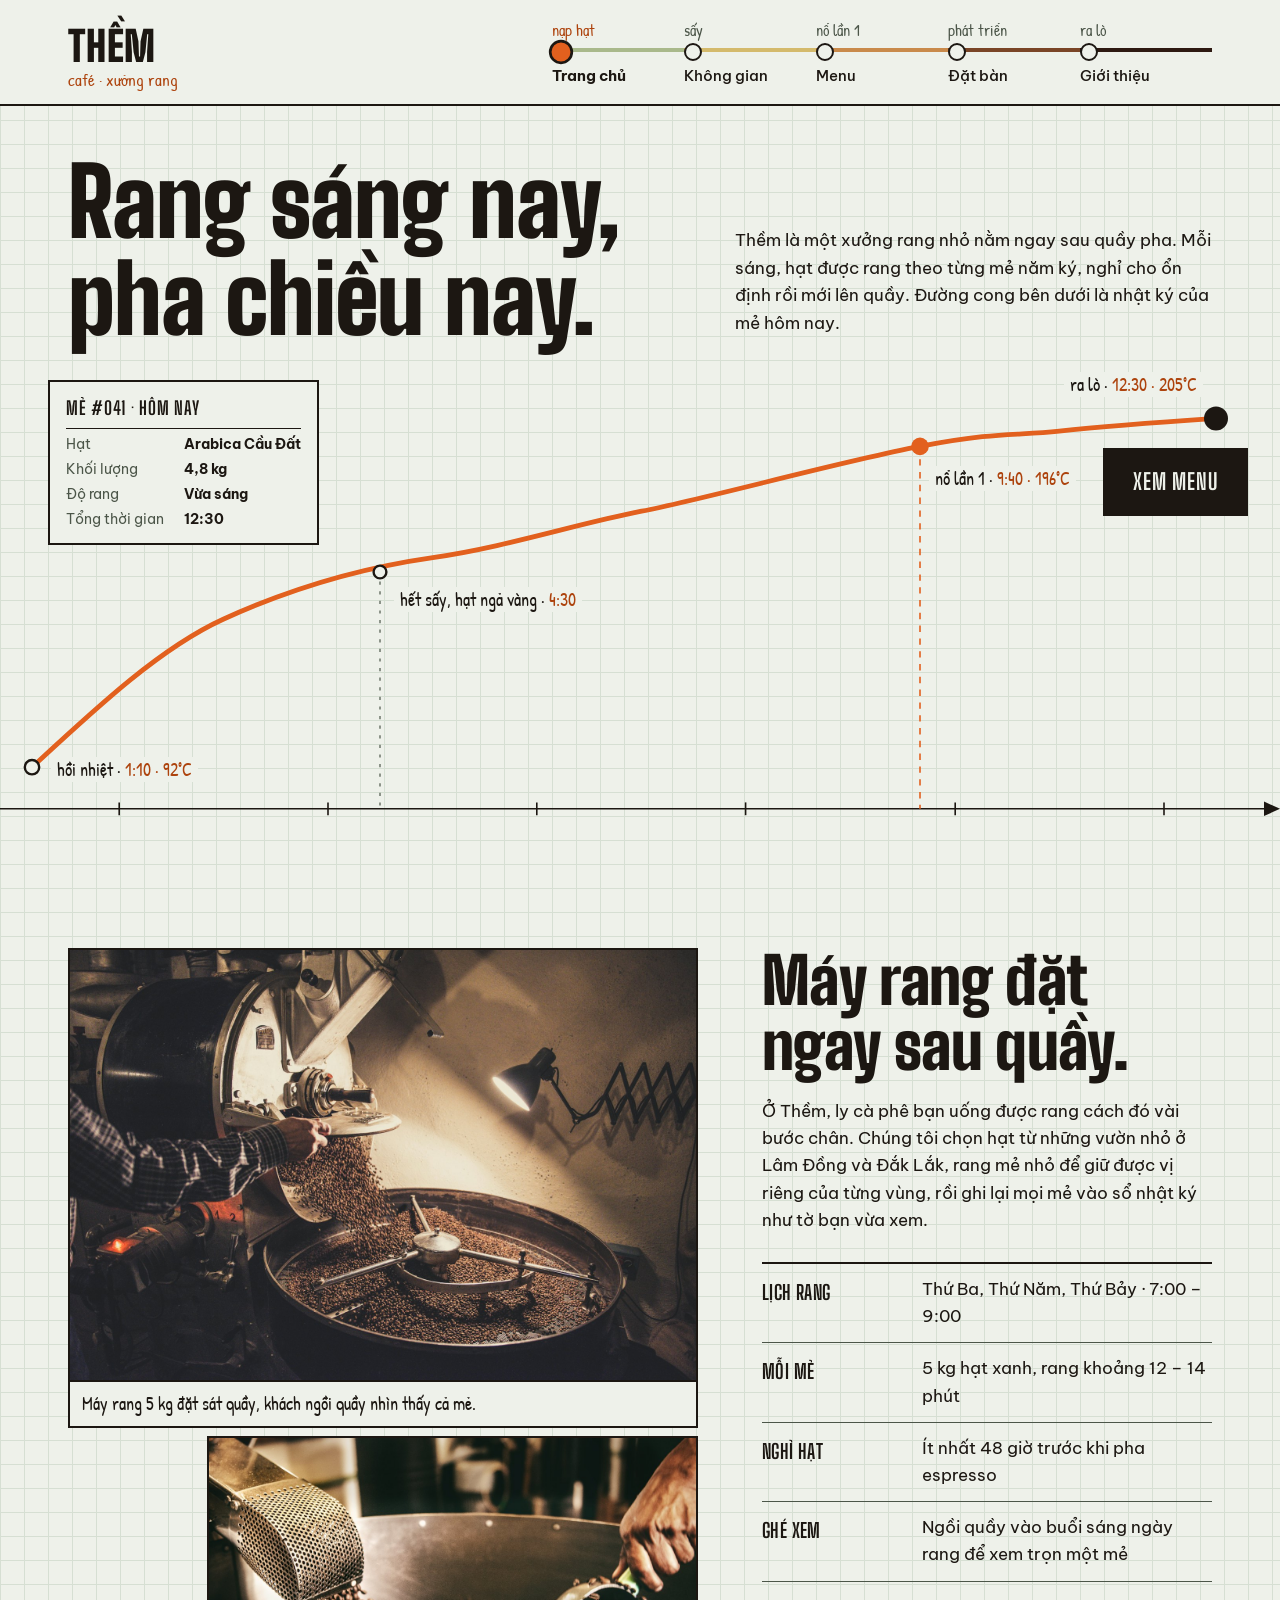
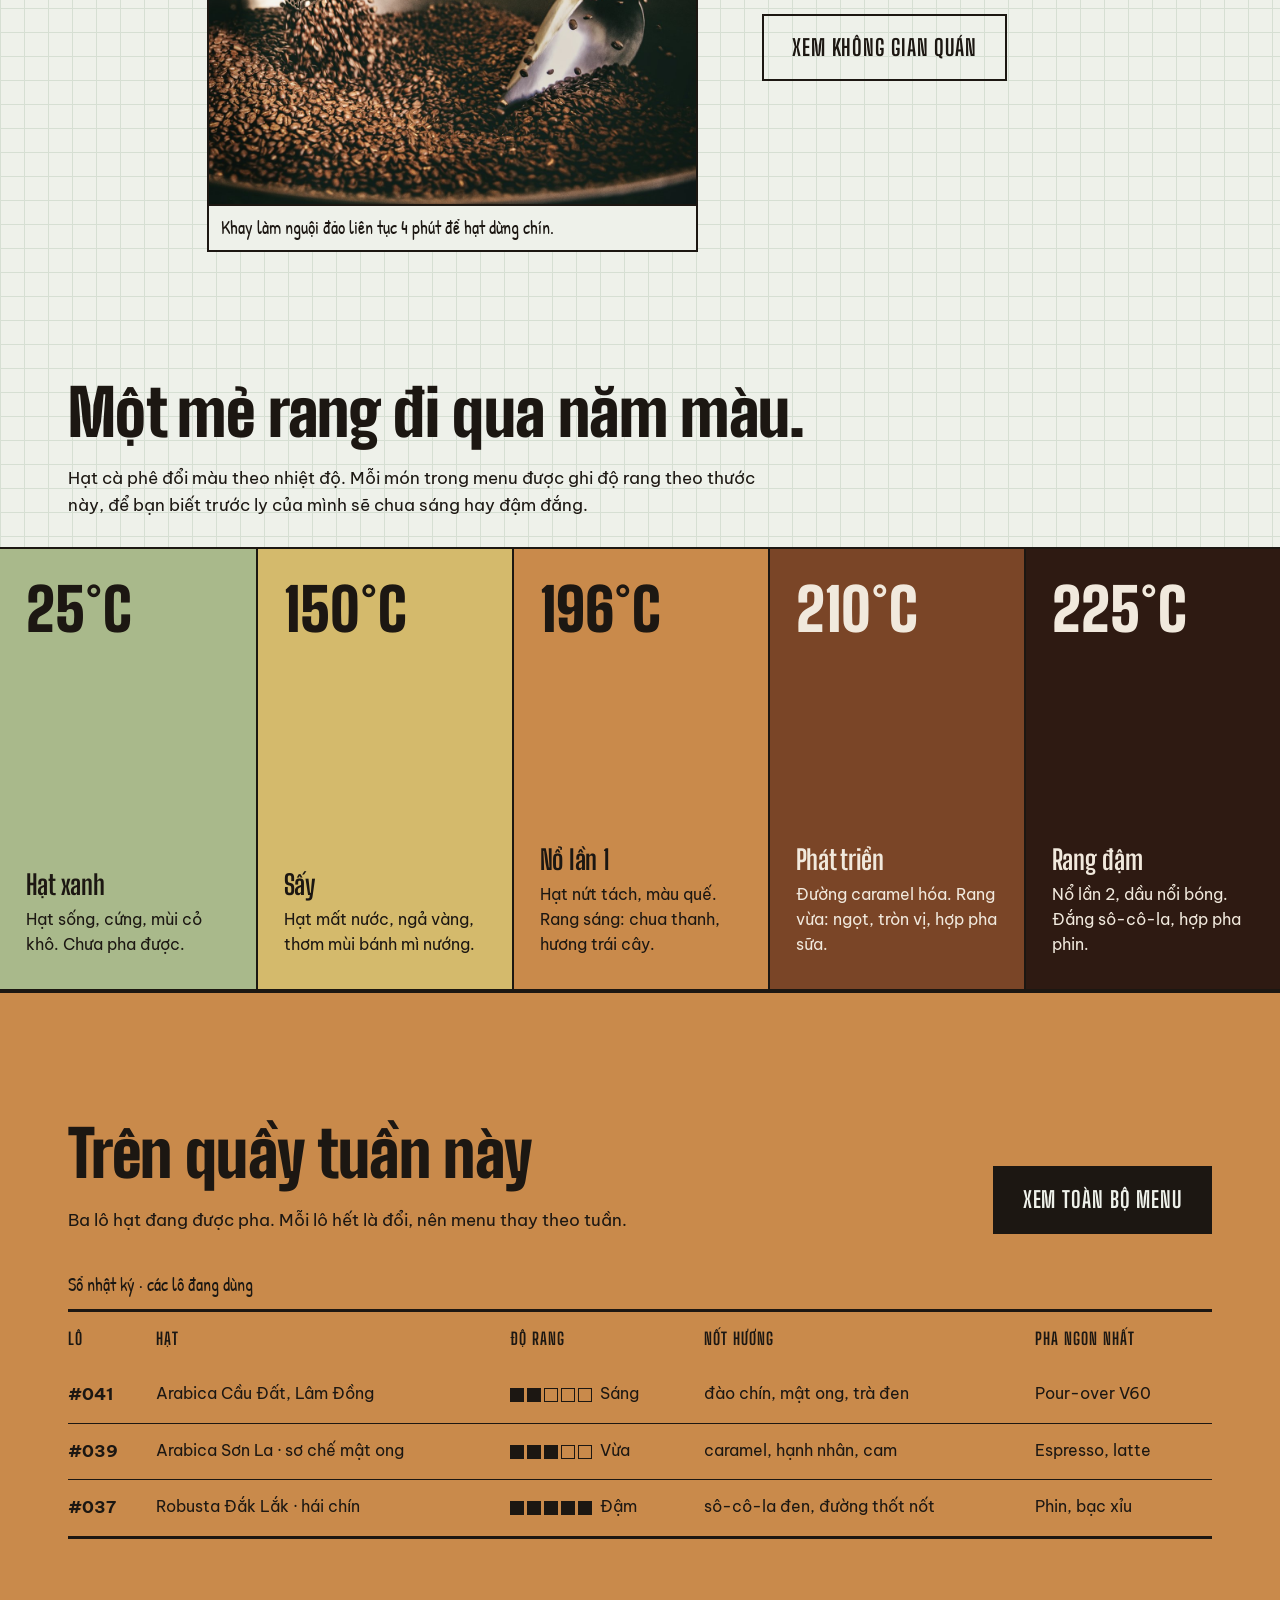
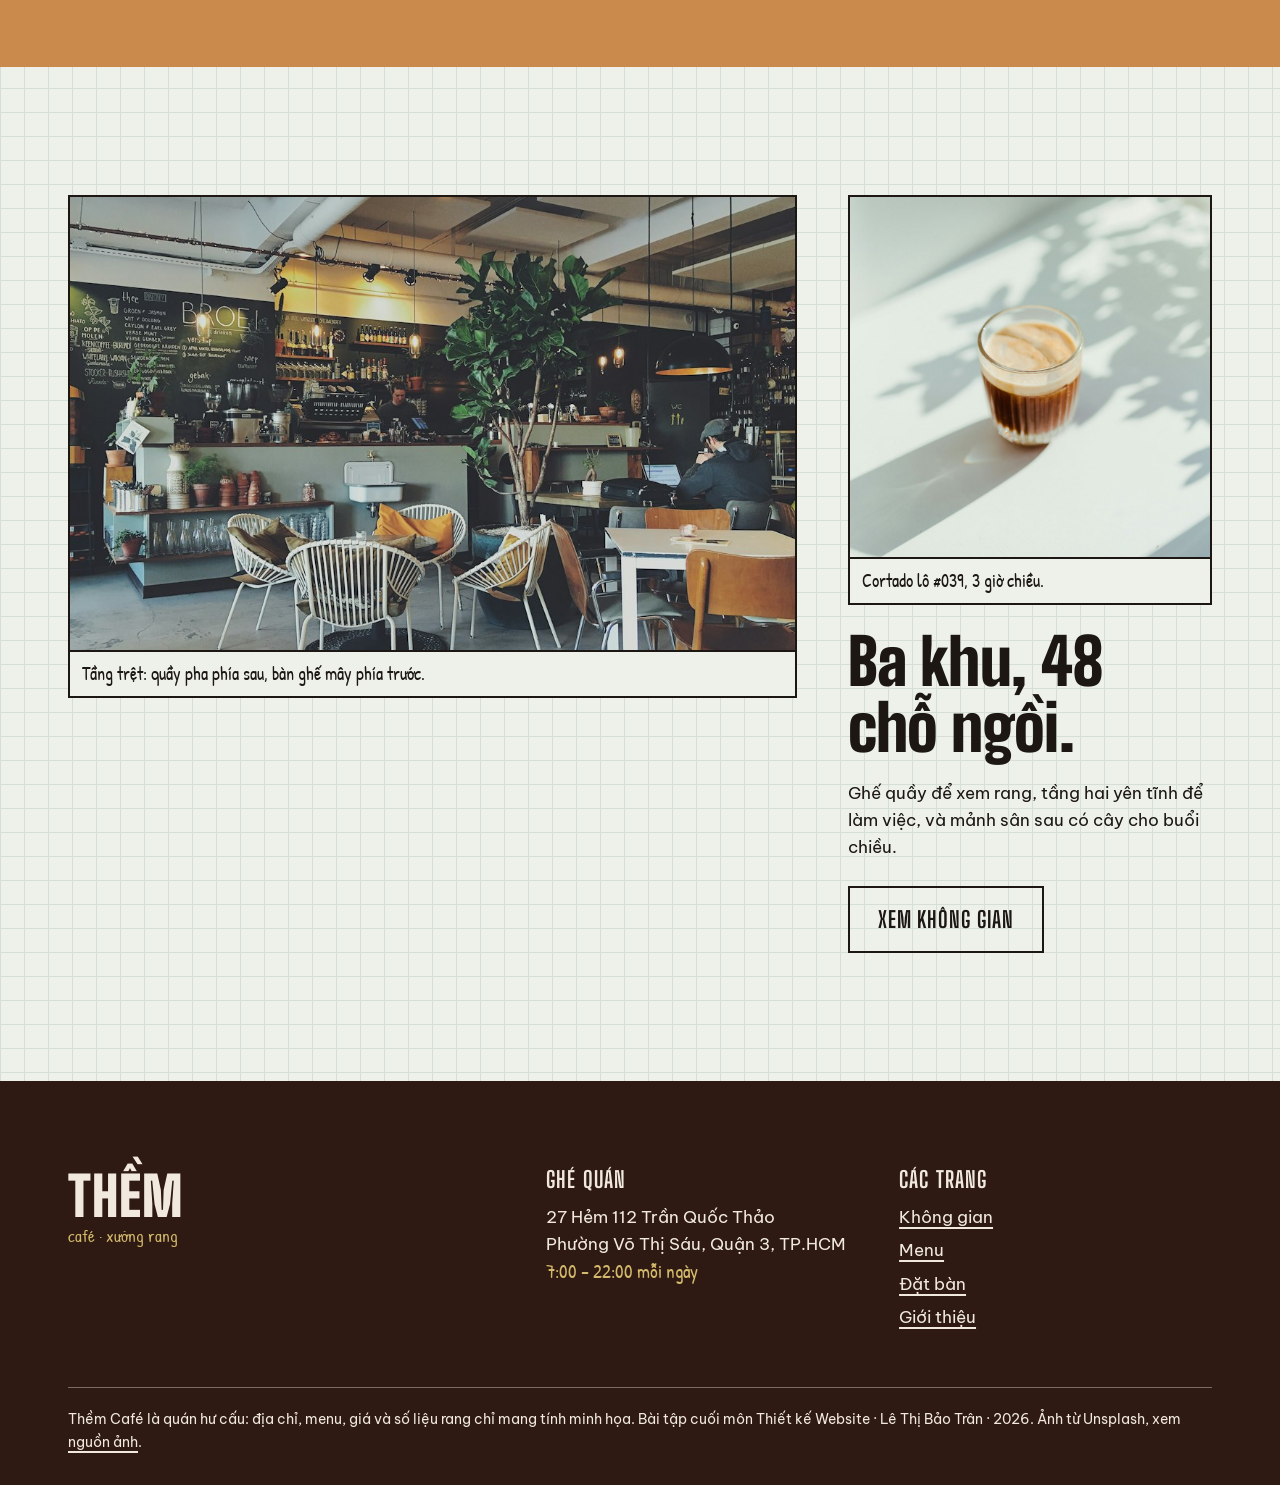
==== HTML/index.html @ 6bc6ff04 "first commit" ====
<!DOCTYPE html>
<html lang="vi">
<head>
  <meta charset="UTF-8">
  <meta name="viewport" content="width=device-width, initial-scale=1.0">
  <title>Thềm Café · Xưởng rang và quầy pha ở Quận 3</title>
  <meta name="description" content="Thềm Café rang hạt ngay tại quán mỗi sáng. Xem nhật ký mẻ rang hôm nay và menu theo độ rang.">
  <link rel="stylesheet" href="../css/fonts.css">
  <link rel="stylesheet" href="../css/style.css">
</head>
<body>

  <!-- ===== ĐẦU TRANG ===== -->
  <header class="dau-trang">
    <div class="khung dau-trang__hang">
      <a class="logo" href="index.html">
        <span class="logo__chu">Thềm</span>
        <span class="logo__phu">café · xưởng rang</span>
      </a>
      <nav class="dieu-huong" aria-label="Điều hướng chính">
        <ol>
          <li class="giai-doan--1"><a href="index.html" aria-current="page"><span class="giai-doan__ten">nạp hạt</span><span class="giai-doan__trang">Trang chủ</span></a></li>
          <li class="giai-doan--2"><a href="khong-gian.html"><span class="giai-doan__ten">sấy</span><span class="giai-doan__trang">Không gian</span></a></li>
          <li class="giai-doan--3"><a href="menu.html"><span class="giai-doan__ten">nổ lần 1</span><span class="giai-doan__trang">Menu</span></a></li>
          <li class="giai-doan--4"><a href="dat-ban.html"><span class="giai-doan__ten">phát triển</span><span class="giai-doan__trang">Đặt bàn</span></a></li>
          <li class="giai-doan--5"><a href="gioi-thieu.html"><span class="giai-doan__ten">ra lò</span><span class="giai-doan__trang">Giới thiệu</span></a></li>
        </ol>
      </nav>
    </div>
  </header>

  <main>

    <!-- ===== MỞ ĐẦU: ĐƯỜNG CONG MẺ RANG HÔM NAY ===== -->
    <section class="mo-dau">
      <div class="khung mo-dau__chu">
        <h1>Rang sáng nay, pha chiều nay.</h1>
        <p class="mo-dau__mo-ta">Thềm là một xưởng rang nhỏ nằm ngay sau quầy pha. Mỗi sáng, hạt được rang theo từng mẻ năm ký, nghỉ cho ổn định rồi mới lên quầy. Đường cong bên dưới là nhật ký của mẻ hôm nay.</p>
      </div>

      <figure class="bieu-do">
        <div class="so-lieu">
          <p class="so-lieu__tieu-de">Mẻ #041 · hôm nay</p>
          <dl>
            <dt>Hạt</dt><dd>Arabica Cầu Đất</dd>
            <dt>Khối lượng</dt><dd>4,8 kg</dd>
            <dt>Độ rang</dt><dd>Vừa sáng</dd>
            <dt>Tổng thời gian</dt><dd>12:30</dd>
          </dl>
        </div>

        <!-- khung giữ đúng tỉ lệ của hình, các ghi chú đặt theo % bên trong -->
        <div class="bieu-do__khung">
          <picture>
            <source media="(max-width: 640px)" srcset="../IMG/duong-cong-rang-doc.svg">
            <img src="../IMG/duong-cong-rang.svg" alt="Biểu đồ nhiệt độ hạt của mẻ rang số 041: hạt hồi nhiệt ở 92°C lúc 1 phút 10 giây, nổ lần đầu ở 196°C lúc 9 phút 40 giây và ra lò ở 205°C lúc 12 phút 30 giây.">
          </picture>
          <p class="ghi-chu ghi-chu--hoi-nhiet">hồi nhiệt · <b>1:10 · 92°C</b></p>
          <p class="ghi-chu ghi-chu--say">hết sấy, hạt ngả vàng · <b>4:30</b></p>
          <p class="ghi-chu ghi-chu--no">nổ lần 1 · <b>9:40 · 196°C</b></p>
          <p class="ghi-chu ghi-chu--ra-lo">ra lò · <b>12:30 · 205°C</b></p>
        </div>

        <a class="nut nut--ra-lo" href="menu.html">Xem menu</a>
        <figcaption class="truc-thoi-gian">thời gian rang (phút)</figcaption>
      </figure>
    </section>

    <!-- ===== XƯỞNG RANG SAU QUẦY ===== -->
    <section class="muc">
      <div class="khung xuong">
        <div>
          <figure class="xuong__anh-chinh">
            <img src="../IMG/may-rang.jpg" alt="Người thợ đổ hạt cà phê vừa rang từ trống máy rang xuống khay làm nguội" width="1600" height="1100" loading="lazy">
            <figcaption>Máy rang 5 kg đặt sát quầy, khách ngồi quầy nhìn thấy cả mẻ.</figcaption>
          </figure>
          <figure class="anh-chu-thich xuong__anh-phu">
            <img src="../IMG/khay-lam-nguoi.jpg" alt="Thợ rang dùng xẻng kim loại đảo hạt cà phê nâu trong khay làm nguội" width="1200" height="900" loading="lazy">
            <figcaption>Khay làm nguội đảo liên tục 4 phút để hạt dừng chín.</figcaption>
          </figure>
        </div>

        <div>
          <h2>Máy rang đặt ngay sau quầy.</h2>
          <p>Ở Thềm, ly cà phê bạn uống được rang cách đó vài bước chân. Chúng tôi chọn hạt từ những vườn nhỏ ở Lâm Đồng và Đắk Lắk, rang mẻ nhỏ để giữ được vị riêng của từng vùng, rồi ghi lại mọi mẻ vào sổ nhật ký như tờ bạn vừa xem.</p>

          <ul class="thong-so">
            <li><b>Lịch rang</b><span>Thứ Ba, Thứ Năm, Thứ Bảy · 7:00 – 9:00</span></li>
            <li><b>Mỗi mẻ</b><span>5 kg hạt xanh, rang khoảng 12 – 14 phút</span></li>
            <li><b>Nghỉ hạt</b><span>Ít nhất 48 giờ trước khi pha espresso</span></li>
            <li><b>Ghé xem</b><span>Ngồi quầy vào buổi sáng ngày rang để xem trọn một mẻ</span></li>
          </ul>

          <a class="nut nut--vien" href="khong-gian.html">Xem không gian quán</a>
        </div>
      </div>
    </section>

    <!-- ===== THƯỚC MÀU RANG ===== -->
    <section aria-labelledby="tieu-de-thuoc">
      <div class="khung thuoc-rang__dau">
        <h2 id="tieu-de-thuoc">Một mẻ rang đi qua năm màu.</h2>
        <p>Hạt cà phê đổi màu theo nhiệt độ. Mỗi món trong menu được ghi độ rang theo thước này, để bạn biết trước ly của mình sẽ chua sáng hay đậm đắng.</p>
      </div>

      <div class="thuoc-rang">
        <div class="thuoc-rang__muc nen-hat-xanh">
          <span class="thuoc-rang__nhiet so">25°C</span>
          <div>
            <h3>Hạt xanh</h3>
            <p>Hạt sống, cứng, mùi cỏ khô. Chưa pha được.</p>
          </div>
        </div>
        <div class="thuoc-rang__muc nen-say">
          <span class="thuoc-rang__nhiet so">150°C</span>
          <div>
            <h3>Sấy</h3>
            <p>Hạt mất nước, ngả vàng, thơm mùi bánh mì nướng.</p>
          </div>
        </div>
        <div class="thuoc-rang__muc nen-que">
          <span class="thuoc-rang__nhiet so">196°C</span>
          <div>
            <h3>Nổ lần 1</h3>
            <p>Hạt nứt tách, màu quế. Rang sáng: chua thanh, hương trái cây.</p>
          </div>
        </div>
        <div class="thuoc-rang__muc nen-nau">
          <span class="thuoc-rang__nhiet so">210°C</span>
          <div>
            <h3>Phát triển</h3>
            <p>Đường caramel hóa. Rang vừa: ngọt, tròn vị, hợp pha sữa.</p>
          </div>
        </div>
        <div class="thuoc-rang__muc nen-rang-dam">
          <span class="thuoc-rang__nhiet so">225°C</span>
          <div>
            <h3>Rang đậm</h3>
            <p>Nổ lần 2, dầu nổi bóng. Đắng sô-cô-la, hợp pha phin.</p>
          </div>
        </div>
      </div>
    </section>

    <!-- ===== MẺ TUẦN NÀY ===== -->
    <section class="muc nen-que muc-tuan-nay">
      <div class="khung">
        <div class="muc-tuan-nay__dau">
          <div>
            <h2>Trên quầy tuần này</h2>
            <p>Ba lô hạt đang được pha. Mỗi lô hết là đổi, nên menu thay theo tuần.</p>
          </div>
          <a class="nut" href="menu.html">Xem toàn bộ menu</a>
        </div>

        <table class="bang-nhat-ky">
          <caption>Sổ nhật ký · các lô đang dùng</caption>
          <thead>
            <tr>
              <th scope="col">Lô</th>
              <th scope="col">Hạt</th>
              <th scope="col">Độ rang</th>
              <th scope="col">Nốt hương</th>
              <th scope="col">Pha ngon nhất</th>
            </tr>
          </thead>
          <tbody>
            <tr>
              <th scope="row">#041</th>
              <td data-nhan="Hạt">Arabica Cầu Đất, Lâm Đồng</td>
              <td data-nhan="Độ rang"><span class="do-rang do-rang--sang" aria-hidden="true"><span></span><span></span><span></span><span></span><span></span></span>Sáng</td>
              <td data-nhan="Nốt hương">đào chín, mật ong, trà đen</td>
              <td data-nhan="Pha ngon nhất">Pour-over V60</td>
            </tr>
            <tr>
              <th scope="row">#039</th>
              <td data-nhan="Hạt">Arabica Sơn La · sơ chế mật ong</td>
              <td data-nhan="Độ rang"><span class="do-rang do-rang--vua" aria-hidden="true"><span></span><span></span><span></span><span></span><span></span></span>Vừa</td>
              <td data-nhan="Nốt hương">caramel, hạnh nhân, cam</td>
              <td data-nhan="Pha ngon nhất">Espresso, latte</td>
            </tr>
            <tr>
              <th scope="row">#037</th>
              <td data-nhan="Hạt">Robusta Đắk Lắk · hái chín</td>
              <td data-nhan="Độ rang"><span class="do-rang do-rang--dam" aria-hidden="true"><span></span><span></span><span></span><span></span><span></span></span>Đậm</td>
              <td data-nhan="Nốt hương">sô-cô-la đen, đường thốt nốt</td>
              <td data-nhan="Pha ngon nhất">Phin, bạc xỉu</td>
            </tr>
          </tbody>
        </table>
      </div>
    </section>

    <!-- ===== KHÔNG GIAN (TÓM TẮT) ===== -->
    <section class="muc">
      <div class="khung ban-tom-tat">
        <figure class="anh-chu-thich ban-tom-tat__anh-lon">
          <img src="../IMG/goc-cay-xanh.jpg" alt="Gian trong của quán với bàn ghế mây, chậu cây lớn và quầy pha phía sau" width="1000" height="750" loading="lazy">
          <figcaption>Tầng trệt: quầy pha phía sau, bàn ghế mây phía trước.</figcaption>
        </figure>
        <figure class="anh-chu-thich ban-tom-tat__anh-nho">
          <img src="../IMG/ly-cortado.jpg" alt="Một ly cortado trong cốc thủy tinh dưới nắng chiều, bóng lá in trên mặt bàn" width="1000" height="1000" loading="lazy">
          <figcaption>Cortado lô #039, 3 giờ chiều.</figcaption>
        </figure>
        <div class="ban-tom-tat__chu">
          <h2>Ba khu, 48 chỗ ngồi.</h2>
          <p>Ghế quầy để xem rang, tầng hai yên tĩnh để làm việc, và mảnh sân sau có cây cho buổi chiều.</p>
          <a class="nut nut--vien" href="khong-gian.html">Xem không gian</a>
        </div>
      </div>
    </section>

  </main>

  <!-- ===== CHÂN TRANG ===== -->
  <footer class="chan-trang">
    <div class="khung">
      <div class="chan-trang__hang">
        <div>
          <a class="logo" href="index.html">
            <span class="logo__chu">Thềm</span>
            <span class="logo__phu">café · xưởng rang</span>
          </a>
        </div>
        <div>
          <h2>Ghé quán</h2>
          <address>
            27 Hẻm 112 Trần Quốc Thảo<br>
            Phường Võ Thị Sáu, Quận 3, TP.HCM
          </address>
          <p class="viet-tay">7:00 – 22:00 mỗi ngày</p>
        </div>
        <div>
          <h2>Các trang</h2>
          <ul>
            <li><a href="khong-gian.html">Không gian</a></li>
            <li><a href="menu.html">Menu</a></li>
            <li><a href="dat-ban.html">Đặt bàn</a></li>
            <li><a href="gioi-thieu.html">Giới thiệu</a></li>
          </ul>
        </div>
      </div>
      <p class="chan-trang__ghi-chu">Thềm Café là quán hư cấu: địa chỉ, menu, giá và số liệu rang chỉ mang tính minh họa. Bài tập cuối môn Thiết kế Website · Lê Thị Bảo Trân · 2026. Ảnh từ Unsplash, xem <a href="gioi-thieu.html#nguon">nguồn ảnh</a>.</p>
    </div>
  </footer>

</body>
</html>
---- css/fonts.css ----
/* Phông chữ tự lưu trong máy (không cần mạng). Nguồn: Google Fonts, giấy phép SIL Open Font License. */

@font-face {
  font-family: 'Be Vietnam Pro';
  font-style: italic;
  font-weight: 400;
  font-display: swap;
  src: url('fonts/be-vietnam-pro-400-italic-vietnamese.woff2') format('woff2');
  unicode-range: U+0102-0103, U+0110-0111, U+0128-0129, U+0168-0169, U+01A0-01A1, U+01AF-01B0, U+0300-0301, U+0303-0304, U+0308-0309, U+0323, U+0329, U+1EA0-1EF9, U+20AB;
}

@font-face {
  font-family: 'Be Vietnam Pro';
  font-style: italic;
  font-weight: 400;
  font-display: swap;
  src: url('fonts/be-vietnam-pro-400-italic-latin-ext.woff2') format('woff2');
  unicode-range: U+0100-02BA, U+02BD-02C5, U+02C7-02CC, U+02CE-02D7, U+02DD-02FF, U+0304, U+0308, U+0329, U+1D00-1DBF, U+1E00-1E9F, U+1EF2-1EFF, U+2020, U+20A0-20AB, U+20AD-20C4, U+2113, U+2C60-2C7F, U+A720-A7FF;
}

@font-face {
  font-family: 'Be Vietnam Pro';
  font-style: italic;
  font-weight: 400;
  font-display: swap;
  src: url('fonts/be-vietnam-pro-400-italic-latin.woff2') format('woff2');
  unicode-range: U+0000-00FF, U+0131, U+0152-0153, U+02BB-02BC, U+02C6, U+02DA, U+02DC, U+0304, U+0308, U+0329, U+2000-206F, U+20AC, U+2122, U+2191, U+2193, U+2212, U+2215, U+FEFF, U+FFFD;
}

@font-face {
  font-family: 'Be Vietnam Pro';
  font-style: normal;
  font-weight: 400;
  font-display: swap;
  src: url('fonts/be-vietnam-pro-400-vietnamese.woff2') format('woff2');
  unicode-range: U+0102-0103, U+0110-0111, U+0128-0129, U+0168-0169, U+01A0-01A1, U+01AF-01B0, U+0300-0301, U+0303-0304, U+0308-0309, U+0323, U+0329, U+1EA0-1EF9, U+20AB;
}

@font-face {
  font-family: 'Be Vietnam Pro';
  font-style: normal;
  font-weight: 400;
  font-display: swap;
  src: url('fonts/be-vietnam-pro-400-latin-ext.woff2') format('woff2');
  unicode-range: U+0100-02BA, U+02BD-02C5, U+02C7-02CC, U+02CE-02D7, U+02DD-02FF, U+0304, U+0308, U+0329, U+1D00-1DBF, U+1E00-1E9F, U+1EF2-1EFF, U+2020, U+20A0-20AB, U+20AD-20C4, U+2113, U+2C60-2C7F, U+A720-A7FF;
}

@font-face {
  font-family: 'Be Vietnam Pro';
  font-style: normal;
  font-weight: 400;
  font-display: swap;
  src: url('fonts/be-vietnam-pro-400-latin.woff2') format('woff2');
  unicode-range: U+0000-00FF, U+0131, U+0152-0153, U+02BB-02BC, U+02C6, U+02DA, U+02DC, U+0304, U+0308, U+0329, U+2000-206F, U+20AC, U+2122, U+2191, U+2193, U+2212, U+2215, U+FEFF, U+FFFD;
}

@font-face {
  font-family: 'Be Vietnam Pro';
  font-style: normal;
  font-weight: 500;
  font-display: swap;
  src: url('fonts/be-vietnam-pro-500-vietnamese.woff2') format('woff2');
  unicode-range: U+0102-0103, U+0110-0111, U+0128-0129, U+0168-0169, U+01A0-01A1, U+01AF-01B0, U+0300-0301, U+0303-0304, U+0308-0309, U+0323, U+0329, U+1EA0-1EF9, U+20AB;
}

@font-face {
  font-family: 'Be Vietnam Pro';
  font-style: normal;
  font-weight: 500;
  font-display: swap;
  src: url('fonts/be-vietnam-pro-500-latin-ext.woff2') format('woff2');
  unicode-range: U+0100-02BA, U+02BD-02C5, U+02C7-02CC, U+02CE-02D7, U+02DD-02FF, U+0304, U+0308, U+0329, U+1D00-1DBF, U+1E00-1E9F, U+1EF2-1EFF, U+2020, U+20A0-20AB, U+20AD-20C4, U+2113, U+2C60-2C7F, U+A720-A7FF;
}

@font-face {
  font-family: 'Be Vietnam Pro';
  font-style: normal;
  font-weight: 500;
  font-display: swap;
  src: url('fonts/be-vietnam-pro-500-latin.woff2') format('woff2');
  unicode-range: U+0000-00FF, U+0131, U+0152-0153, U+02BB-02BC, U+02C6, U+02DA, U+02DC, U+0304, U+0308, U+0329, U+2000-206F, U+20AC, U+2122, U+2191, U+2193, U+2212, U+2215, U+FEFF, U+FFFD;
}

@font-face {
  font-family: 'Be Vietnam Pro';
  font-style: normal;
  font-weight: 700;
  font-display: swap;
  src: url('fonts/be-vietnam-pro-700-vietnamese.woff2') format('woff2');
  unicode-range: U+0102-0103, U+0110-0111, U+0128-0129, U+0168-0169, U+01A0-01A1, U+01AF-01B0, U+0300-0301, U+0303-0304, U+0308-0309, U+0323, U+0329, U+1EA0-1EF9, U+20AB;
}

@font-face {
  font-family: 'Be Vietnam Pro';
  font-style: normal;
  font-weight: 700;
  font-display: swap;
  src: url('fonts/be-vietnam-pro-700-latin-ext.woff2') format('woff2');
  unicode-range: U+0100-02BA, U+02BD-02C5, U+02C7-02CC, U+02CE-02D7, U+02DD-02FF, U+0304, U+0308, U+0329, U+1D00-1DBF, U+1E00-1E9F, U+1EF2-1EFF, U+2020, U+20A0-20AB, U+20AD-20C4, U+2113, U+2C60-2C7F, U+A720-A7FF;
}

@font-face {
  font-family: 'Be Vietnam Pro';
  font-style: normal;
  font-weight: 700;
  font-display: swap;
  src: url('fonts/be-vietnam-pro-700-latin.woff2') format('woff2');
  unicode-range: U+0000-00FF, U+0131, U+0152-0153, U+02BB-02BC, U+02C6, U+02DA, U+02DC, U+0304, U+0308, U+0329, U+2000-206F, U+20AC, U+2122, U+2191, U+2193, U+2212, U+2215, U+FEFF, U+FFFD;
}

@font-face {
  font-family: 'Big Shoulders Display';
  font-style: normal;
  font-weight: 700;
  font-display: swap;
  src: url('fonts/big-shoulders-display-700-vietnamese.woff2') format('woff2');
  unicode-range: U+0102-0103, U+0110-0111, U+0128-0129, U+0168-0169, U+01A0-01A1, U+01AF-01B0, U+0300-0301, U+0303-0304, U+0308-0309, U+0323, U+0329, U+1EA0-1EF9, U+20AB;
}

@font-face {
  font-family: 'Big Shoulders Display';
  font-style: normal;
  font-weight: 700;
  font-display: swap;
  src: url('fonts/big-shoulders-display-700-latin-ext.woff2') format('woff2');
  unicode-range: U+0100-02BA, U+02BD-02C5, U+02C7-02CC, U+02CE-02D7, U+02DD-02FF, U+0304, U+0308, U+0329, U+1D00-1DBF, U+1E00-1E9F, U+1EF2-1EFF, U+2020, U+20A0-20AB, U+20AD-20C4, U+2113, U+2C60-2C7F, U+A720-A7FF;
}

@font-face {
  font-family: 'Big Shoulders Display';
  font-style: normal;
  font-weight: 700;
  font-display: swap;
  src: url('fonts/big-shoulders-display-700-latin.woff2') format('woff2');
  unicode-range: U+0000-00FF, U+0131, U+0152-0153, U+02BB-02BC, U+02C6, U+02DA, U+02DC, U+0304, U+0308, U+0329, U+2000-206F, U+20AC, U+2122, U+2191, U+2193, U+2212, U+2215, U+FEFF, U+FFFD;
}

@font-face {
  font-family: 'Big Shoulders Display';
  font-style: normal;
  font-weight: 900;
  font-display: swap;
  src: url('fonts/big-shoulders-display-900-vietnamese.woff2') format('woff2');
  unicode-range: U+0102-0103, U+0110-0111, U+0128-0129, U+0168-0169, U+01A0-01A1, U+01AF-01B0, U+0300-0301, U+0303-0304, U+0308-0309, U+0323, U+0329, U+1EA0-1EF9, U+20AB;
}

@font-face {
  font-family: 'Big Shoulders Display';
  font-style: normal;
  font-weight: 900;
  font-display: swap;
  src: url('fonts/big-shoulders-display-900-latin-ext.woff2') format('woff2');
  unicode-range: U+0100-02BA, U+02BD-02C5, U+02C7-02CC, U+02CE-02D7, U+02DD-02FF, U+0304, U+0308, U+0329, U+1D00-1DBF, U+1E00-1E9F, U+1EF2-1EFF, U+2020, U+20A0-20AB, U+20AD-20C4, U+2113, U+2C60-2C7F, U+A720-A7FF;
}

@font-face {
  font-family: 'Big Shoulders Display';
  font-style: normal;
  font-weight: 900;
  font-display: swap;
  src: url('fonts/big-shoulders-display-900-latin.woff2') format('woff2');
  unicode-range: U+0000-00FF, U+0131, U+0152-0153, U+02BB-02BC, U+02C6, U+02DA, U+02DC, U+0304, U+0308, U+0329, U+2000-206F, U+20AC, U+2122, U+2191, U+2193, U+2212, U+2215, U+FEFF, U+FFFD;
}

@font-face {
  font-family: 'Patrick Hand';
  font-style: normal;
  font-weight: 400;
  font-display: swap;
  src: url('fonts/patrick-hand-400-vietnamese.woff2') format('woff2');
  unicode-range: U+0102-0103, U+0110-0111, U+0128-0129, U+0168-0169, U+01A0-01A1, U+01AF-01B0, U+0300-0301, U+0303-0304, U+0308-0309, U+0323, U+0329, U+1EA0-1EF9, U+20AB;
}

@font-face {
  font-family: 'Patrick Hand';
  font-style: normal;
  font-weight: 400;
  font-display: swap;
  src: url('fonts/patrick-hand-400-latin-ext.woff2') format('woff2');
  unicode-range: U+0100-02BA, U+02BD-02C5, U+02C7-02CC, U+02CE-02D7, U+02DD-02FF, U+0304, U+0308, U+0329, U+1D00-1DBF, U+1E00-1E9F, U+1EF2-1EFF, U+2020, U+20A0-20AB, U+20AD-20C4, U+2113, U+2C60-2C7F, U+A720-A7FF;
}

@font-face {
  font-family: 'Patrick Hand';
  font-style: normal;
  font-weight: 400;
  font-display: swap;
  src: url('fonts/patrick-hand-400-latin.woff2') format('woff2');
  unicode-range: U+0000-00FF, U+0131, U+0152-0153, U+02BB-02BC, U+02C6, U+02DA, U+02DC, U+0304, U+0308, U+0329, U+2000-206F, U+20AC, U+2122, U+2191, U+2193, U+2212, U+2215, U+FEFF, U+FFFD;
}
---- css/style.css ----
/* =========================================================
   THỀM CAFÉ — style.css
   Ý tưởng: mỗi trang là một tờ trong "nhật ký mẻ rang".
   Nền giấy kẻ ô ly, đường cong rang màu cam, và các khối màu
   đi theo độ chín của hạt: xanh → vàng → quế → nâu → đậm.
   ========================================================= */

/* ---------- 1. Biến màu, chữ, khoảng cách ---------- */
:root {
  /* giấy và mực */
  --giay: #eef1ea;
  --o-ly: #d6dfd3;
  --muc: #1c1712;
  --muc-nhat: #4c5649;
  --cam: #e2601e;          /* màu đường cong rang */
  --cam-chu: #ad430d;      /* cam đậm hơn để làm chữ, đủ tương phản */

  /* màu theo độ rang */
  --hat-xanh: #a9b98b;
  --say: #d4ba6c;
  --que: #c98a4b;
  --nau: #7a4527;
  --rang-dam: #2e1a12;
  --chu-tren-nen-dam: #f1e9dd;

  /* phông chữ */
  --chu-tieu-de: 'Big Shoulders Display', 'Arial Narrow', sans-serif;
  --chu-than: 'Be Vietnam Pro', 'Segoe UI', sans-serif;
  --chu-tay: 'Patrick Hand', 'Comic Sans MS', cursive;

  /* khoảng cách */
  --le: clamp(16px, 4vw, 48px);
  --khoang-muc: clamp(72px, 10vw, 140px);
  --rong-toi-da: 1240px;
}

/* ---------- 2. Thiết lập chung ---------- */
* {
  box-sizing: border-box;
  margin: 0;
  padding: 0;
}

html {
  scroll-behavior: smooth;
  scrollbar-color: var(--nau) var(--giay);
}

body {
  font-family: var(--chu-than);
  font-size: 17px;
  line-height: 1.6;
  color: var(--muc);
  background-color: var(--giay);
  /* giấy kẻ ô ly 24px */
  background-image:
    linear-gradient(var(--o-ly) 1px, transparent 1px),
    linear-gradient(90deg, var(--o-ly) 1px, transparent 1px);
  background-size: 24px 24px;
}

img {
  display: block;
  max-width: 100%;
  height: auto;
}

a {
  color: inherit;
  text-underline-offset: 4px;
  text-decoration-thickness: 1.5px;
}

::selection {
  background: var(--cam);
  color: var(--muc);
}

:focus-visible {
  outline: 3px solid var(--cam);
  outline-offset: 3px;
}

h1, h2, h3 {
  font-family: var(--chu-tieu-de);
  font-weight: 900;
  line-height: 1.02;
  letter-spacing: -0.01em;
  text-wrap: balance;
}

h2 {
  font-size: clamp(2.4rem, 5vw, 4rem);
  margin-bottom: 20px;
}

h3 {
  font-size: 1.6rem;
  font-weight: 700;
  margin-bottom: 8px;
}

p {
  max-width: 64ch;
}

.khung {
  max-width: var(--rong-toi-da);
  margin: 0 auto;
  padding: 0 var(--le);
}

/* chữ viết tay, dùng cho ghi chú bên lề */
.viet-tay {
  font-family: var(--chu-tay);
  font-size: 1.2rem;
  line-height: 1.3;
  color: var(--cam-chu);
}

/* chữ số thẳng cột */
.so,
table {
  font-variant-numeric: tabular-nums;
}

/* ---------- 3. Nút ---------- */
.nut {
  display: inline-block;
  font-family: var(--chu-tieu-de);
  font-weight: 700;
  font-size: 1.4rem;
  letter-spacing: 0.04em;
  text-transform: uppercase;
  text-decoration: none;
  color: var(--giay);
  background: var(--muc);
  padding: 14px 28px;
  border: 2px solid var(--muc);
  transition: background-color .2s ease-out, color .2s ease-out;
}

.nut:hover {
  background: var(--cam);
  color: var(--muc);
}

.nut--vien {
  background: transparent;
  color: var(--muc);
}

.nut--vien:hover {
  background: var(--muc);
  color: var(--giay);
}

/* ---------- 4. Đầu trang + thanh điều hướng theo đường rang ---------- */
.dau-trang {
  background: var(--giay);
  border-bottom: 2px solid var(--muc);
}

.dau-trang__hang {
  display: flex;
  align-items: flex-end;
  justify-content: space-between;
  gap: 32px;
  padding-top: 18px;
  padding-bottom: 16px;
}

.logo {
  display: flex;
  flex-direction: column;
  text-decoration: none;
  line-height: 1;
}

.logo__chu {
  font-family: var(--chu-tieu-de);
  font-weight: 900;
  font-size: 2.6rem;
  letter-spacing: 0.02em;
  text-transform: uppercase;
}

.logo__phu {
  font-family: var(--chu-tay);
  font-size: 1.05rem;
  color: var(--cam-chu);
  margin-top: 4px;
}

.dieu-huong ol {
  display: flex;
  list-style: none;
}

.dieu-huong li {
  position: relative;
  width: 132px;
}

/* đoạn đường rang của mỗi trang, tô theo màu độ rang */
.dieu-huong li::before {
  content: "";
  position: absolute;
  left: 0;
  right: 0;
  top: 30px;
  height: 4px;
  background: var(--mau-giai-doan);
}

.giai-doan--1 { --mau-giai-doan: var(--hat-xanh); }
.giai-doan--2 { --mau-giai-doan: var(--say); }
.giai-doan--3 { --mau-giai-doan: var(--que); }
.giai-doan--4 { --mau-giai-doan: var(--nau); }
.giai-doan--5 { --mau-giai-doan: var(--rang-dam); }

.dieu-huong a {
  position: relative;
  display: block;
  padding-right: 12px;
  text-decoration: none;
}

/* chấm mốc trên đường rang */
.dieu-huong a::after {
  content: "";
  position: absolute;
  left: 0;
  top: 25px;
  width: 14px;
  height: 14px;
  border-radius: 50%;
  border: 2.5px solid var(--muc);
  background: var(--giay);
  transition: background-color .2s ease-out, transform .2s ease-out;
}

.giai-doan__ten {
  display: block;
  height: 26px;
  font-family: var(--chu-tay);
  font-size: 1rem;
  color: var(--muc-nhat);
}

.giai-doan__trang {
  display: block;
  padding-top: 20px;
  font-weight: 500;
  font-size: 0.95rem;
}

.dieu-huong a:hover::after {
  background: var(--muc);
}

.dieu-huong a:hover .giai-doan__trang {
  text-decoration: underline;
}

/* trang đang xem: chấm cam, chữ đậm */
.dieu-huong a[aria-current="page"]::after {
  background: var(--cam);
  transform: scale(1.35);
}

.dieu-huong a[aria-current="page"] .giai-doan__trang {
  font-weight: 700;
}

.dieu-huong a[aria-current="page"] .giai-doan__ten {
  color: var(--cam-chu);
}

/* ---------- 5. Trang chủ: phần mở đầu với đường cong rang ---------- */
.mo-dau {
  padding-top: clamp(28px, 4vw, 48px);
  overflow: hidden;
}

.mo-dau__chu {
  display: grid;
  grid-template-columns: 1.3fr 1fr;
  gap: 24px 48px;
  align-items: end;
}

.mo-dau h1 {
  font-size: clamp(3.4rem, 7.4vw, 6rem);
}

.mo-dau__mo-ta {
  font-size: 1.08rem;
  padding-bottom: 10px;
}

/* biểu đồ: bảng số liệu và nút nằm đè lên khung hình */
.bieu-do {
  position: relative;
  max-width: 1600px;
  margin: clamp(8px, 2vw, 24px) auto 0;
}

/* khung hình: giữ đúng tỉ lệ 1600 x 560 của file SVG */
.bieu-do__khung {
  position: relative;
  aspect-ratio: 1600 / 560;
}

.bieu-do__khung img {
  width: 100%;
  height: 100%;
}

/* mỗi ghi chú nằm trên một mẩu giấy nhỏ để đường cong không chạy qua chữ */
.ghi-chu {
  position: absolute;
  font-family: var(--chu-tay);
  font-size: clamp(1rem, 1.4vw, 1.25rem);
  line-height: 1.2;
  color: var(--muc);
  white-space: nowrap;
  background: var(--giay);
  padding: 2px 6px;
}

.ghi-chu b {
  font-weight: 400;
  color: var(--cam-chu);
}

.ghi-chu--hoi-nhiet { left: 4%; top: 86%; }
.ghi-chu--say { left: 30.8%; top: 48%; }
.ghi-chu--no { left: 72.6%; top: 21%; }
.ghi-chu--ra-lo { right: 6%; top: 0; text-align: right; }

.nut--ra-lo {
  position: absolute;
  right: 2.5%;
  top: 17%;
}

.truc-thoi-gian {
  position: absolute;
  right: var(--le);
  bottom: -30px;
  font-family: var(--chu-tay);
  color: var(--muc-nhat);
}

/* bảng thông số mẻ rang đặt trong góc trống của biểu đồ */
.so-lieu {
  position: absolute;
  left: var(--le);
  top: 2%;
  padding: 12px 16px;
  background: var(--giay);
  border: 2px solid var(--muc);
  font-size: 0.9rem;
}

.so-lieu dl {
  display: grid;
  grid-template-columns: auto auto;
  gap: 2px 20px;
}

.so-lieu dt {
  color: var(--muc-nhat);
}

.so-lieu dd {
  font-weight: 700;
  font-variant-numeric: tabular-nums;
}

.so-lieu__tieu-de {
  font-family: var(--chu-tieu-de);
  font-weight: 700;
  font-size: 1.15rem;
  text-transform: uppercase;
  letter-spacing: 0.04em;
  border-bottom: 1px solid var(--muc);
  padding-bottom: 4px;
  margin-bottom: 4px;
}

/* các ghi chú hiện dần theo lúc đường cong vẽ tới */
@media (prefers-reduced-motion: no-preference) {
  .ghi-chu,
  .nut--ra-lo {
    animation: hien-ra .6s cubic-bezier(.16, 1, .3, 1) both;
  }
  .ghi-chu--hoi-nhiet { animation-delay: .4s; }
  .ghi-chu--say { animation-delay: 1.1s; }
  .ghi-chu--no { animation-delay: 2s; }
  .ghi-chu--ra-lo,
  .nut--ra-lo { animation-delay: 2.5s; }
}

@keyframes hien-ra {
  from { opacity: 0; transform: translateY(6px); }
  to { opacity: 1; transform: none; }
}

/* ---------- 6. Trang chủ: xưởng rang ---------- */
.muc {
  padding: var(--khoang-muc) 0;
}

.xuong {
  display: grid;
  grid-template-columns: 7fr 5fr;
  gap: clamp(32px, 5vw, 72px);
  align-items: start;
}

.xuong__anh-chinh {
  border: 2px solid var(--muc);
}

.xuong__anh-chinh img {
  width: 100%;
  aspect-ratio: 16 / 11;
  object-fit: cover;
}

.xuong__anh-chinh figcaption,
.anh-chu-thich figcaption {
  padding: 8px 12px;
  background: var(--giay);
  border-top: 2px solid var(--muc);
  font-family: var(--chu-tay);
  font-size: 1.1rem;
  color: var(--muc);
}

.thong-so {
  list-style: none;
  margin: 28px 0 32px;
  border-top: 2px solid var(--muc);
}

.thong-so li {
  display: grid;
  grid-template-columns: 9rem 1fr;
  gap: 16px;
  padding: 12px 0;
  border-bottom: 1px solid var(--muc-nhat);
}

.thong-so b {
  font-family: var(--chu-tieu-de);
  font-size: 1.25rem;
  letter-spacing: 0.02em;
  text-transform: uppercase;
}

.anh-chu-thich {
  border: 2px solid var(--muc);
  background: var(--giay);
}

.anh-chu-thich img {
  width: 100%;
  object-fit: cover;
}

.xuong__anh-phu {
  margin-top: 8px;
  width: 78%;
  margin-left: auto;
}

.xuong__anh-phu img {
  aspect-ratio: 4 / 3;
}

/* ---------- 7. Thước màu rang (dải màu tràn ngang) ---------- */
.thuoc-rang {
  display: grid;
  grid-template-columns: repeat(5, 1fr);
  border-top: 2px solid var(--muc);
  border-bottom: 2px solid var(--muc);
}

.thuoc-rang__muc {
  min-height: 440px;
  padding: 32px clamp(16px, 2vw, 28px);
  display: flex;
  flex-direction: column;
  justify-content: space-between;
  gap: 24px;
}

.thuoc-rang__muc + .thuoc-rang__muc {
  border-left: 2px solid var(--muc);
}

.thuoc-rang__nhiet {
  font-family: var(--chu-tieu-de);
  font-weight: 900;
  font-size: clamp(2.6rem, 4.6vw, 4.4rem);
  line-height: 1;
}

.thuoc-rang__muc h3 {
  font-size: 1.7rem;
}

.thuoc-rang__muc p {
  font-size: 0.98rem;
}

.nen-hat-xanh { background: var(--hat-xanh); }
.nen-say { background: var(--say); }
.nen-que { background: var(--que); }
.nen-nau { background: var(--nau); color: var(--chu-tren-nen-dam); }
.nen-rang-dam { background: var(--rang-dam); color: var(--chu-tren-nen-dam); }

.thuoc-rang__dau {
  padding-bottom: 28px;
}

/* ---------- 8. Bảng nhật ký (dùng chung cho trang chủ và menu) ---------- */
.bang-nhat-ky {
  width: 100%;
  border-collapse: collapse;
  border-top: 3px solid var(--muc);
  border-bottom: 3px solid var(--muc);
  font-size: 0.98rem;
}

.bang-nhat-ky caption {
  text-align: left;
  font-family: var(--chu-tay);
  font-size: 1.15rem;
  padding-bottom: 10px;
}

.bang-nhat-ky th,
.bang-nhat-ky td {
  text-align: left;
  vertical-align: top;
  padding: 14px 16px 14px 0;
  border-bottom: 1px solid currentColor;
}

.bang-nhat-ky thead th {
  font-family: var(--chu-tieu-de);
  font-weight: 700;
  font-size: 1.05rem;
  letter-spacing: 0.06em;
  text-transform: uppercase;
  border-bottom: 2px solid currentColor;
}

.bang-nhat-ky tbody th {
  font-weight: 700;
  font-size: 1.08rem;
}

.bang-nhat-ky .cot-gia {
  text-align: right;
  padding-right: 0;
  white-space: nowrap;
}

.bang-nhat-ky tr:last-child th,
.bang-nhat-ky tr:last-child td {
  border-bottom: 0;
}

/* thanh độ rang: 5 ô, tô đến mức rang của món */
.do-rang {
  display: inline-flex;
  gap: 3px;
  vertical-align: middle;
  margin-right: 8px;
}

.do-rang span {
  width: 14px;
  height: 14px;
  border: 1.5px solid var(--muc);
  background: transparent;
}

.do-rang--sang span:nth-child(-n+2),
.do-rang--vua span:nth-child(-n+3),
.do-rang--dam span:nth-child(-n+5) {
  background: var(--muc);
}

.muc-tuan-nay {
  border-top: 2px solid var(--muc);
}

.muc-tuan-nay__dau {
  display: flex;
  justify-content: space-between;
  align-items: end;
  gap: 24px;
  flex-wrap: wrap;
  margin-bottom: 36px;
}

/* ---------- 9. Trang chủ: không gian ---------- */
.ban-tom-tat {
  display: grid;
  grid-template-columns: 2fr 1fr;
  grid-template-rows: auto auto;
  gap: 24px clamp(24px, 4vw, 56px);
}

.ban-tom-tat__anh-lon {
  grid-row: 1 / 3;
  align-self: start;
}

.ban-tom-tat__anh-lon img {
  aspect-ratio: 16 / 10;
}

.ban-tom-tat__anh-nho img {
  aspect-ratio: 1 / 1;
}

.ban-tom-tat__chu {
  align-self: end;
}

.ban-tom-tat__chu p {
  margin-bottom: 24px;
}

/* ---------- 10. Đầu trang con (các trang nội dung) ---------- */
.dau-trang-con {
  border-bottom: 2px solid var(--muc);
  padding: clamp(48px, 7vw, 96px) 0 clamp(40px, 5vw, 64px);
}

.dau-trang-con__hang {
  display: grid;
  grid-template-columns: 1.2fr 1fr;
  gap: 24px 56px;
  align-items: end;
}

.dau-trang-con h1 {
  font-size: clamp(3.6rem, 9vw, 6rem);
}

.dau-trang-con__mo-ta {
  font-size: 1.08rem;
}

/* dải đường cong rang: nét liền tới giai đoạn của trang đang xem */
.duong-cong-trang {
  position: relative;
  margin-top: clamp(32px, 5vw, 56px);
}

.duong-cong-trang img {
  width: 100%;
  height: 110px;
}

/* --x, --y: vị trí điểm dừng trên dải, tính theo % */
.duong-cong-trang--say { --x: 29.7%; --y: 44%; }
.duong-cong-trang--no { --x: 71.9%; --y: 12.6%; }
.duong-cong-trang--phat-trien { --x: 82.8%; --y: 8.8%; }
.duong-cong-trang--ra-lo { --x: 95%; --y: 5.6%; }

.duong-cong-trang__moc {
  position: absolute;
  left: var(--x);
  top: var(--y);
  width: 22px;
  height: 22px;
  margin: -11px 0 0 -11px;
  border-radius: 50%;
  background: var(--cam);
  border: 3px solid var(--muc);
}

.duong-cong-trang__ghi-chu {
  position: absolute;
  right: calc(100% - var(--x) + 22px);
  top: calc(var(--y) - 36px);
  font-family: var(--chu-tay);
  font-size: 1.25rem;
  white-space: nowrap;
}

/* ---------- 11. Trang menu ---------- */
.chu-giai {
  display: flex;
  flex-wrap: wrap;
  gap: 12px 32px;
  list-style: none;
  margin-top: 28px;
  font-size: 0.95rem;
}

.nhom-mon + .nhom-mon {
  margin-top: clamp(56px, 7vw, 88px);
}

.nhom-mon__dau {
  display: grid;
  grid-template-columns: 1fr 1fr;
  gap: 8px 48px;
  align-items: end;
  margin-bottom: 20px;
}

.nhom-mon__dau h2 {
  margin-bottom: 0;
}

.dai-anh {
  display: grid;
  grid-template-columns: 1.4fr 1fr 1fr 1.4fr;
  gap: 16px;
  align-items: start;
  margin: clamp(56px, 7vw, 88px) 0;
}

.dai-anh img {
  aspect-ratio: 3 / 4;
}

.dai-anh .anh-chu-thich:nth-child(odd) img {
  aspect-ratio: 4 / 5;
}

.dai-anh .anh-chu-thich:nth-child(even) {
  margin-top: 48px;
}

.mang-ve {
  background: var(--rang-dam);
  color: var(--chu-tren-nen-dam);
  border-top: 2px solid var(--muc);
}

.mang-ve__hang {
  display: grid;
  grid-template-columns: 1fr 1.3fr;
  gap: 48px;
  align-items: start;
}

.mang-ve .viet-tay {
  color: var(--say);
}

.mang-ve img {
  border: 2px solid var(--chu-tren-nen-dam);
  aspect-ratio: 4 / 3;
  object-fit: cover;
  width: 100%;
  margin-top: 28px;
}

/* ---------- 12. Trang không gian ---------- */
.anh-toan-canh {
  position: relative;
  border-top: 2px solid var(--muc);
  border-bottom: 2px solid var(--muc);
}

.anh-toan-canh img {
  width: 100%;
  height: clamp(320px, 62vh, 640px);
  object-fit: cover;
}

.nhan-toan-canh {
  position: absolute;
  background: var(--giay);
  border: 2px solid var(--muc);
  padding: 6px 12px;
  font-family: var(--chu-tay);
  font-size: 1.15rem;
}

.nhan-toan-canh--1 { left: 6%; top: 10%; }
.nhan-toan-canh--2 { left: 44%; bottom: 12%; }
.nhan-toan-canh--3 { right: 5%; top: 30%; }

.luoi-khong-gian {
  display: grid;
  grid-template-columns: repeat(12, 1fr);
  gap: clamp(16px, 2.4vw, 32px);
  align-items: start;
}

.luoi-khong-gian img {
  aspect-ratio: 4 / 3;
}

.o-1 { grid-column: 1 / 8; }
.o-2 { grid-column: 8 / 13; margin-top: 96px; }
.o-2 img { aspect-ratio: 4 / 5; }
.o-3 { grid-column: 1 / 6; }
.o-3 img { aspect-ratio: 4 / 5; }
.o-4 { grid-column: 6 / 13; margin-top: 64px; }

.khu-vuc {
  margin-top: clamp(56px, 7vw, 96px);
}

.khu-vuc__hang {
  display: grid;
  grid-template-columns: 1fr 1.6fr;
  gap: 48px;
  align-items: start;
}

.lich-rang {
  border-top: 2px solid var(--muc);
}

.lich-rang__hang {
  display: grid;
  grid-template-columns: 1fr 1fr;
  gap: 48px;
  align-items: center;
}

/* ---------- 13. Trang đặt bàn ---------- */
.dat-ban {
  display: grid;
  grid-template-columns: 1.3fr 1fr;
  gap: clamp(40px, 6vw, 88px);
  align-items: start;
}

.phieu-dat-ban {
  background: var(--giay);
  border: 2px solid var(--muc);
  padding: clamp(20px, 3vw, 40px);
}

.phieu-dat-ban h2 {
  font-size: 2.6rem;
}

.phieu-dat-ban__luoi {
  display: grid;
  grid-template-columns: 1fr 1fr;
  gap: 22px 28px;
  margin: 24px 0 28px;
}

.truong {
  display: flex;
  flex-direction: column;
  gap: 6px;
}

.truong--rong {
  grid-column: 1 / -1;
}

.truong label {
  font-family: var(--chu-tieu-de);
  font-weight: 700;
  font-size: 1.1rem;
  letter-spacing: 0.05em;
  text-transform: uppercase;
}

.truong input,
.truong select,
.truong textarea {
  font: inherit;
  color: var(--muc);
  background: transparent;
  border: 0;
  border-bottom: 2px solid var(--muc);
  padding: 8px 2px;
  border-radius: 0;
  caret-color: var(--cam);
}

.truong textarea {
  resize: vertical;
  min-height: 96px;
  border: 2px solid var(--muc);
  padding: 10px;
}

.truong input::placeholder,
.truong textarea::placeholder {
  color: var(--muc-nhat);
}

.truong input:focus-visible,
.truong select:focus-visible,
.truong textarea:focus-visible {
  outline: none;
  border-color: var(--cam);
  background: rgba(226, 96, 30, 0.08);
}

.truong small {
  font-size: 0.85rem;
  color: var(--muc-nhat);
}

.phieu-dat-ban__cuoi {
  display: flex;
  flex-wrap: wrap;
  align-items: center;
  gap: 16px 24px;
}

.phieu-dat-ban__cuoi p {
  font-size: 0.9rem;
  color: var(--muc-nhat);
  max-width: 34ch;
}

.thong-tin-quan h2 {
  font-size: 2.6rem;
}

.dia-chi {
  font-style: normal;
  font-size: 1.15rem;
  margin-bottom: 32px;
}

.dia-chi a {
  font-weight: 700;
}

.bang-gio {
  width: 100%;
  border-collapse: collapse;
  border-top: 2px solid var(--muc);
  margin-bottom: 32px;
}

.bang-gio th,
.bang-gio td {
  text-align: left;
  padding: 10px 0;
  border-bottom: 1px solid var(--muc-nhat);
}

.bang-gio td {
  text-align: right;
  font-weight: 700;
}

.duong-di {
  padding-left: 20px;
}

.duong-di li + li {
  margin-top: 8px;
}

/* ---------- 14. Trang giới thiệu ---------- */
.trang-ky {
  display: grid;
  grid-template-columns: 1fr 1.4fr;
  gap: clamp(40px, 6vw, 88px);
  align-items: start;
}

.trang-ky__ten {
  font-family: var(--chu-tieu-de);
  font-weight: 900;
  font-size: clamp(3rem, 6vw, 5rem);
  line-height: 1;
}

.trang-ky__chu-ky {
  font-family: var(--chu-tay);
  font-size: 2.2rem;
  color: var(--cam-chu);
  transform: rotate(-3deg);
  display: inline-block;
  margin-top: 16px;
}

.ho-so {
  border-top: 3px solid var(--muc);
  border-bottom: 3px solid var(--muc);
}

.ho-so div {
  display: grid;
  grid-template-columns: 11rem 1fr;
  gap: 16px;
  padding: 14px 0;
  border-bottom: 1px solid var(--muc-nhat);
}

.ho-so div:last-child {
  border-bottom: 0;
}

.ho-so dt {
  font-family: var(--chu-tieu-de);
  font-weight: 700;
  font-size: 1.15rem;
  text-transform: uppercase;
  letter-spacing: 0.04em;
}

.ho-so dd {
  font-variant-numeric: tabular-nums;
}

.ho-so ul {
  padding-left: 18px;
}

.nguon {
  border-top: 2px solid var(--muc);
}

.nguon__hang {
  display: grid;
  grid-template-columns: 1fr 1.6fr;
  gap: 48px;
}

.nguon ul {
  list-style: none;
  border-top: 2px solid var(--muc);
}

.nguon li {
  display: grid;
  grid-template-columns: 12rem 1fr;
  gap: 16px;
  padding: 10px 0;
  border-bottom: 1px solid var(--muc-nhat);
  font-size: 0.95rem;
}

.nguon li a {
  overflow-wrap: anywhere;
}

/* ---------- 15. Chân trang ---------- */
.chan-trang {
  background: var(--rang-dam);
  color: var(--chu-tren-nen-dam);
  padding: clamp(56px, 7vw, 88px) 0 32px;
}

.chan-trang__hang {
  display: grid;
  grid-template-columns: 1.4fr 1fr 1fr;
  gap: 40px;
}

.chan-trang .logo__chu {
  font-size: 3.4rem;
}

.chan-trang .logo__phu,
.chan-trang .viet-tay {
  color: var(--say);
}

.chan-trang h2 {
  font-size: 1.4rem;
  font-weight: 700;
  letter-spacing: 0.05em;
  text-transform: uppercase;
  margin-bottom: 12px;
}

.chan-trang ul {
  list-style: none;
}

.chan-trang li + li {
  margin-top: 6px;
}

.chan-trang address {
  font-style: normal;
}

.chan-trang ::selection {
  background: var(--say);
  color: var(--rang-dam);
}

.chan-trang__ghi-chu {
  margin-top: 56px;
  padding-top: 20px;
  border-top: 1px solid rgba(241, 233, 221, 0.4);
  font-size: 0.88rem;
  max-width: none;
}

/* ---------- 16. Màn hình vừa (máy tính bảng) ---------- */
@media (max-width: 1080px) {
  .dau-trang__hang {
    flex-direction: column;
    align-items: flex-start;
    gap: 16px;
  }

  .dieu-huong {
    width: 100%;
  }

  .dieu-huong li {
    flex: 1;
    width: auto;
  }

  .thuoc-rang {
    grid-template-columns: repeat(5, minmax(0, 1fr));
  }

  .thuoc-rang__muc {
    min-height: 380px;
  }

  .so-lieu {
    font-size: 0.8rem;
    padding: 8px 12px;
  }

  .ghi-chu--say { display: none; }
}

/* ---------- 17. Điện thoại ---------- */
@media (max-width: 640px) {
  body {
    font-size: 16px;
  }

  .logo__chu {
    font-size: 2.2rem;
  }

  /* thanh điều hướng: 5 mục chia đều bề ngang */
  .dieu-huong li {
    flex: 1 1 0;
    min-width: 0;
  }

  .dieu-huong a {
    padding-right: 4px;
  }

  .giai-doan__ten {
    font-size: 0.85rem;
  }

  .giai-doan__trang {
    font-size: 0.78rem;
  }

  .mo-dau__chu,
  .xuong,
  .ban-tom-tat,
  .dau-trang-con__hang,
  .nhom-mon__dau,
  .mang-ve__hang,
  .khu-vuc__hang,
  .lich-rang__hang,
  .dat-ban,
  .trang-ky,
  .nguon__hang,
  .chan-trang__hang {
    grid-template-columns: 1fr;
  }

  /* biểu đồ đổi sang bản dọc 400 x 560; số liệu và nút xếp theo dòng */
  .bieu-do {
    margin: 28px var(--le) 72px;
  }

  .bieu-do__khung {
    aspect-ratio: 400 / 560;
  }

  .so-lieu {
    position: static;
    margin-bottom: 24px;
    font-size: 0.88rem;
  }

  .ghi-chu { font-size: 1rem; }
  .ghi-chu--hoi-nhiet { left: 18%; top: 2%; }
  .ghi-chu--say { display: block; left: 62%; top: 26%; white-space: normal; width: 36%; }
  .ghi-chu--no { left: 10%; top: 64%; }
  .ghi-chu--ra-lo { right: 12%; top: 87%; }

  .nut--ra-lo {
    position: static;
    display: block;
    text-align: center;
    margin-top: 28px;
  }

  .truc-thoi-gian {
    display: none;
  }

  .duong-cong-trang img {
    height: 72px;
  }

  /* ghi chú xuống dưới dải; vẫn dùng position: absolute để khung
     chỉ cao bằng hình, giúp chấm mốc nằm đúng trên đường cong */
  .duong-cong-trang {
    margin-bottom: 36px;
  }

  .duong-cong-trang__ghi-chu {
    left: 0;
    right: auto;
    top: calc(100% + 6px);
  }

  .thong-so li {
    grid-template-columns: 1fr;
    gap: 2px;
  }

  .xuong__anh-phu {
    width: 100%;
  }

  .thuoc-rang {
    grid-template-columns: 1fr;
  }

  .thuoc-rang__muc {
    min-height: 0;
    padding: 24px var(--le);
  }

  .thuoc-rang__muc + .thuoc-rang__muc {
    border-left: 0;
    border-top: 2px solid var(--muc);
  }

  .ban-tom-tat__anh-lon {
    grid-row: auto;
  }

  /* bảng menu: mỗi món thành một khối dọc */
  .bang-nhat-ky thead {
    position: absolute;
    width: 1px;
    height: 1px;
    overflow: hidden;
    clip-path: inset(50%);
  }

  .bang-nhat-ky tr {
    display: block;
    padding: 14px 0;
    border-bottom: 1px solid currentColor;
  }

  .bang-nhat-ky tr:last-child {
    border-bottom: 0;
  }

  .bang-nhat-ky th,
  .bang-nhat-ky td {
    display: block;
    border: 0;
    padding: 2px 0;
  }

  .bang-nhat-ky .cot-gia {
    text-align: left;
    font-weight: 700;
  }

  .bang-nhat-ky td[data-nhan]::before {
    content: attr(data-nhan) ": ";
    font-weight: 500;
  }

  .dai-anh {
    grid-template-columns: 1fr 1fr;
  }

  .dai-anh .anh-chu-thich:nth-child(even) {
    margin-top: 32px;
  }

  .nhan-toan-canh {
    font-size: 1rem;
  }

  .nhan-toan-canh--2 { left: 4%; }
  .nhan-toan-canh--3 { display: none; }

  .luoi-khong-gian > * {
    grid-column: 1 / -1;
    margin-top: 0;
  }

  .phieu-dat-ban__luoi {
    grid-template-columns: 1fr;
  }

  .ho-so div,
  .nguon li {
    grid-template-columns: 1fr;
    gap: 2px;
  }
}

/* ---------- 18. Người dùng chọn giảm chuyển động ---------- */
@media (prefers-reduced-motion: reduce) {
  html {
    scroll-behavior: auto;
  }

  * {
    transition: none !important;
  }
}
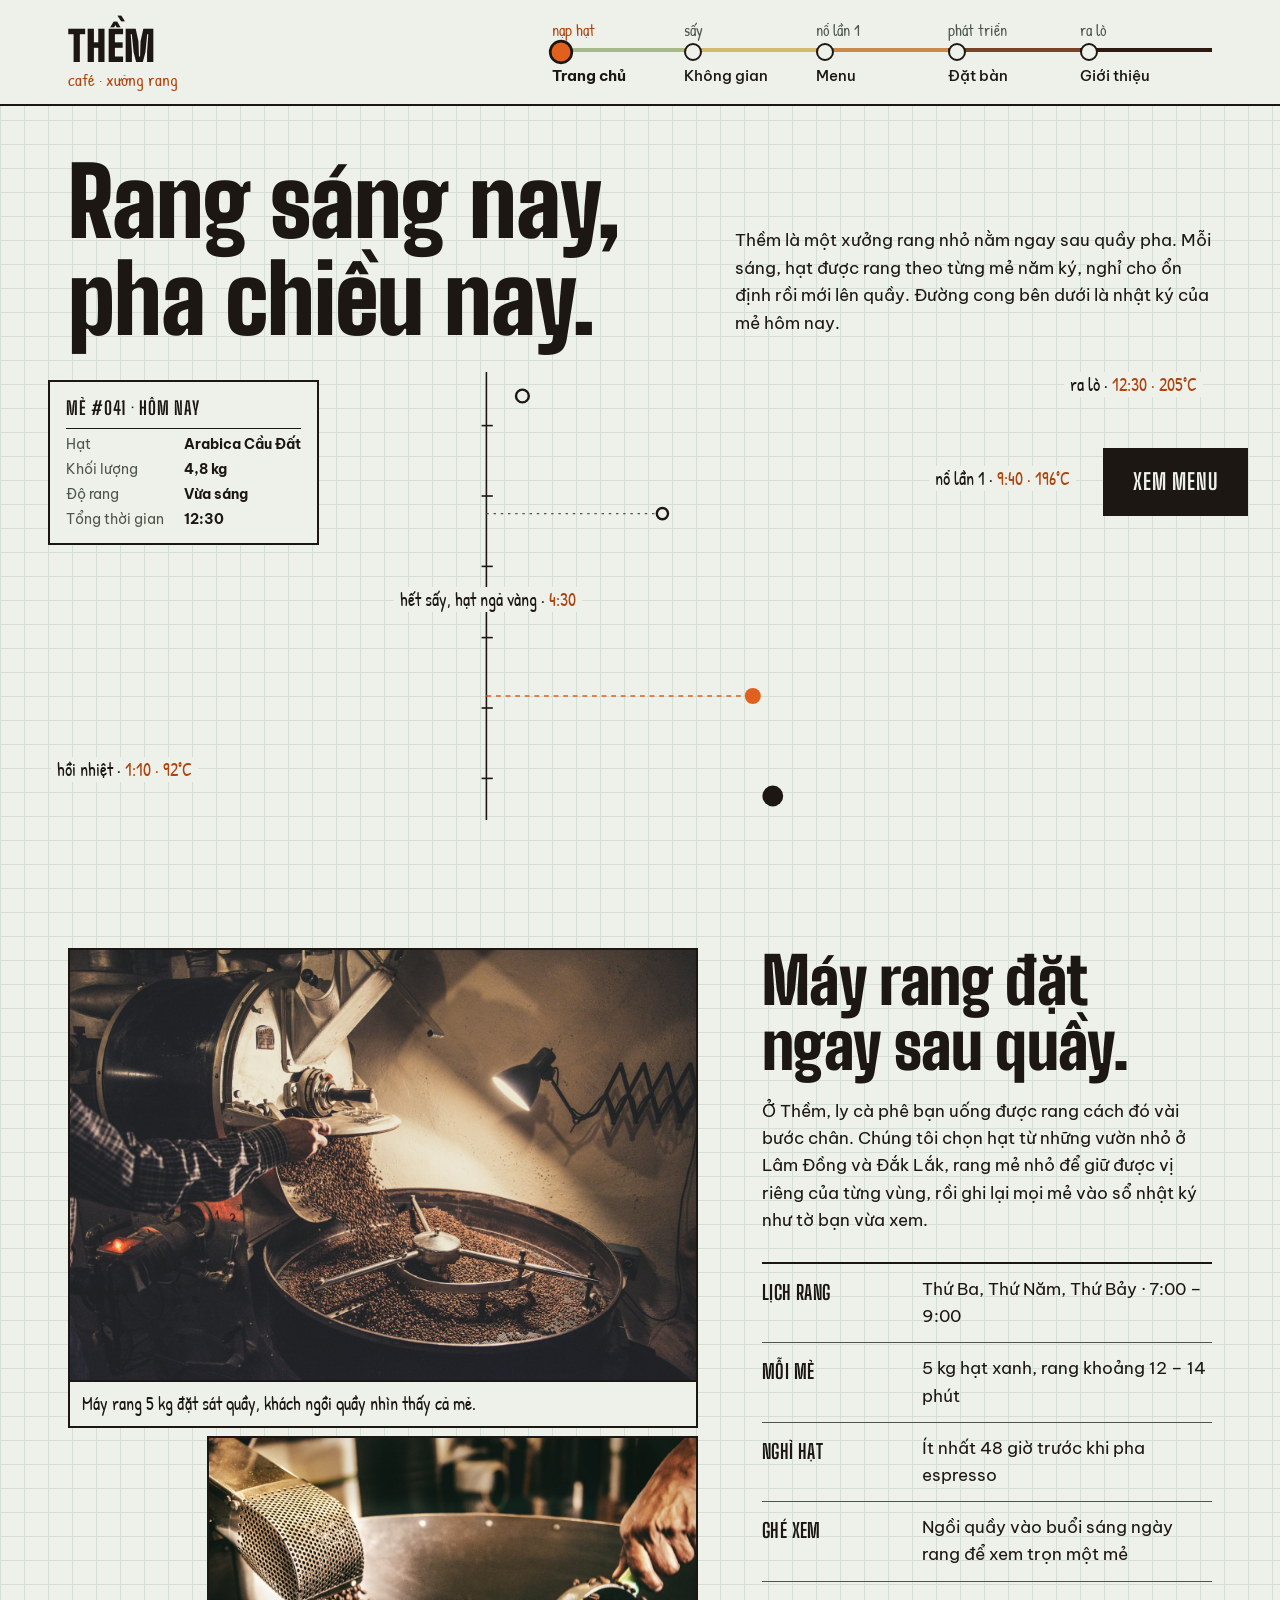
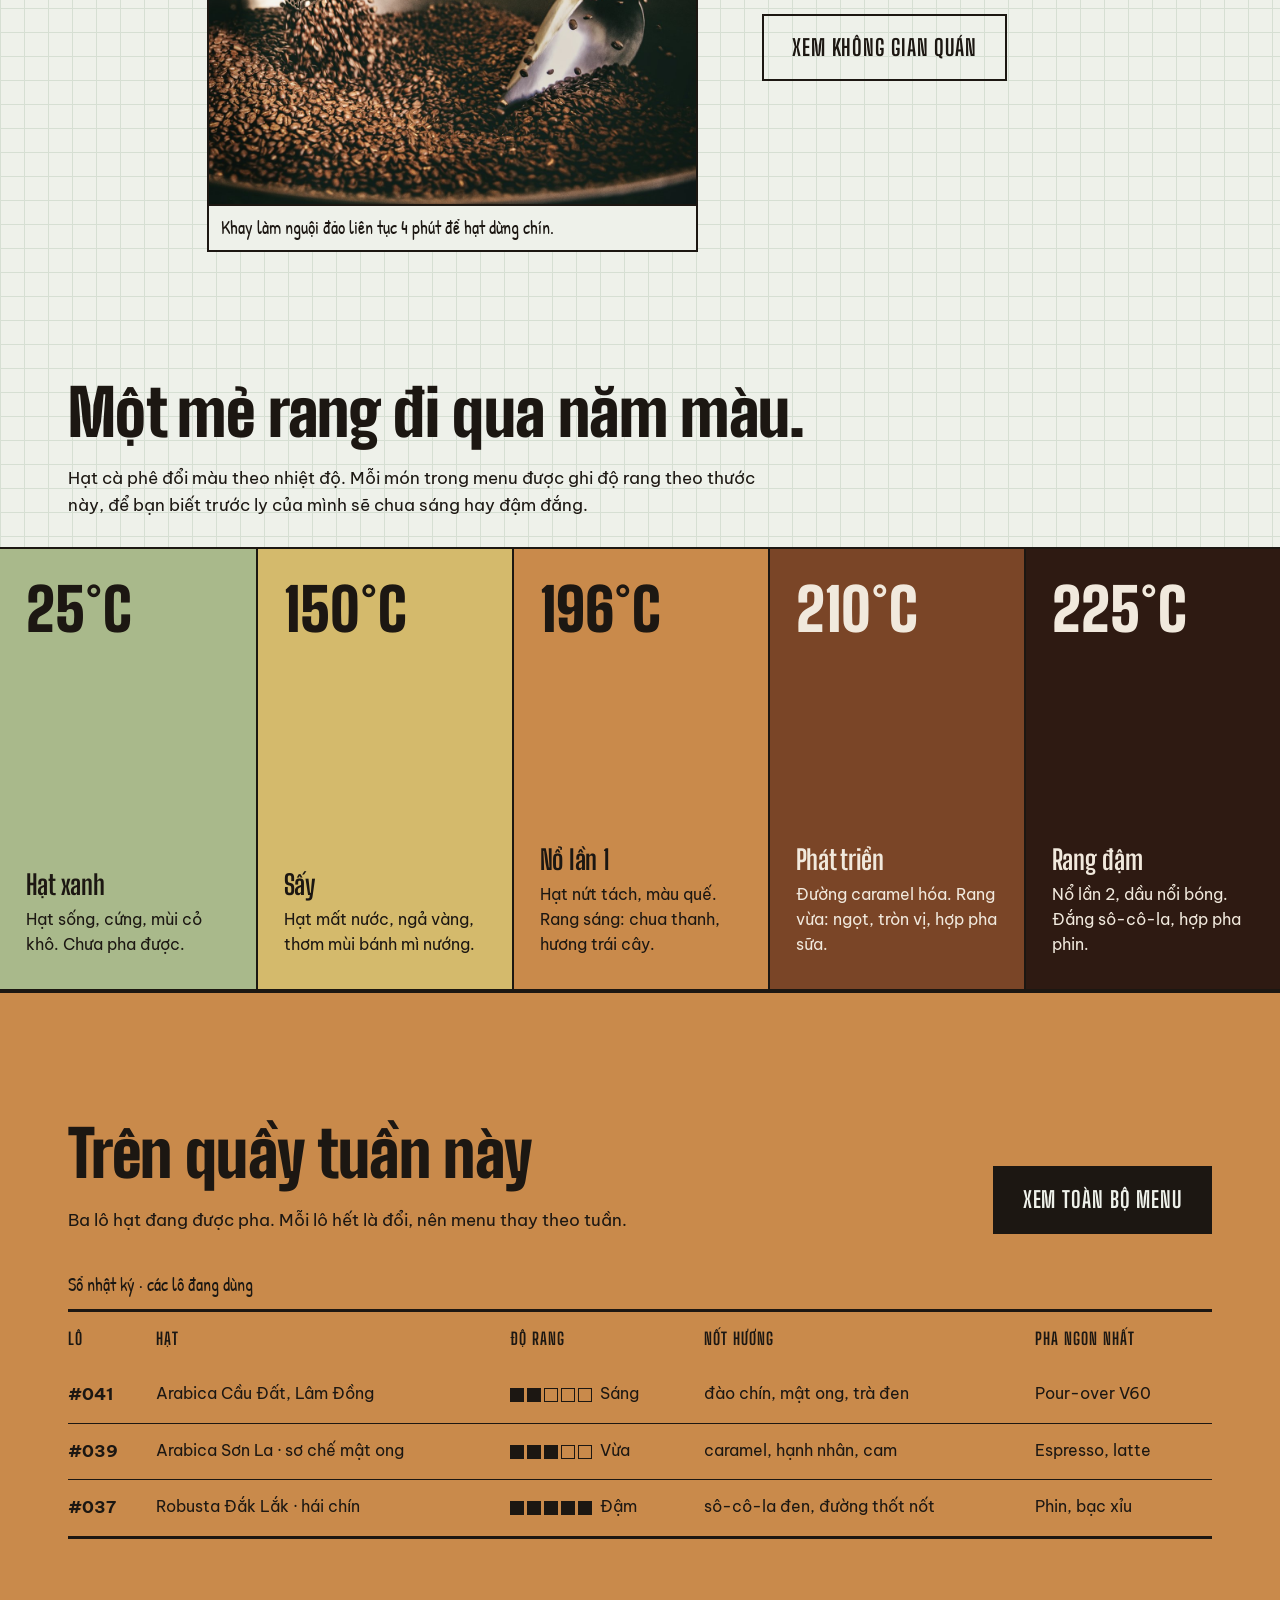
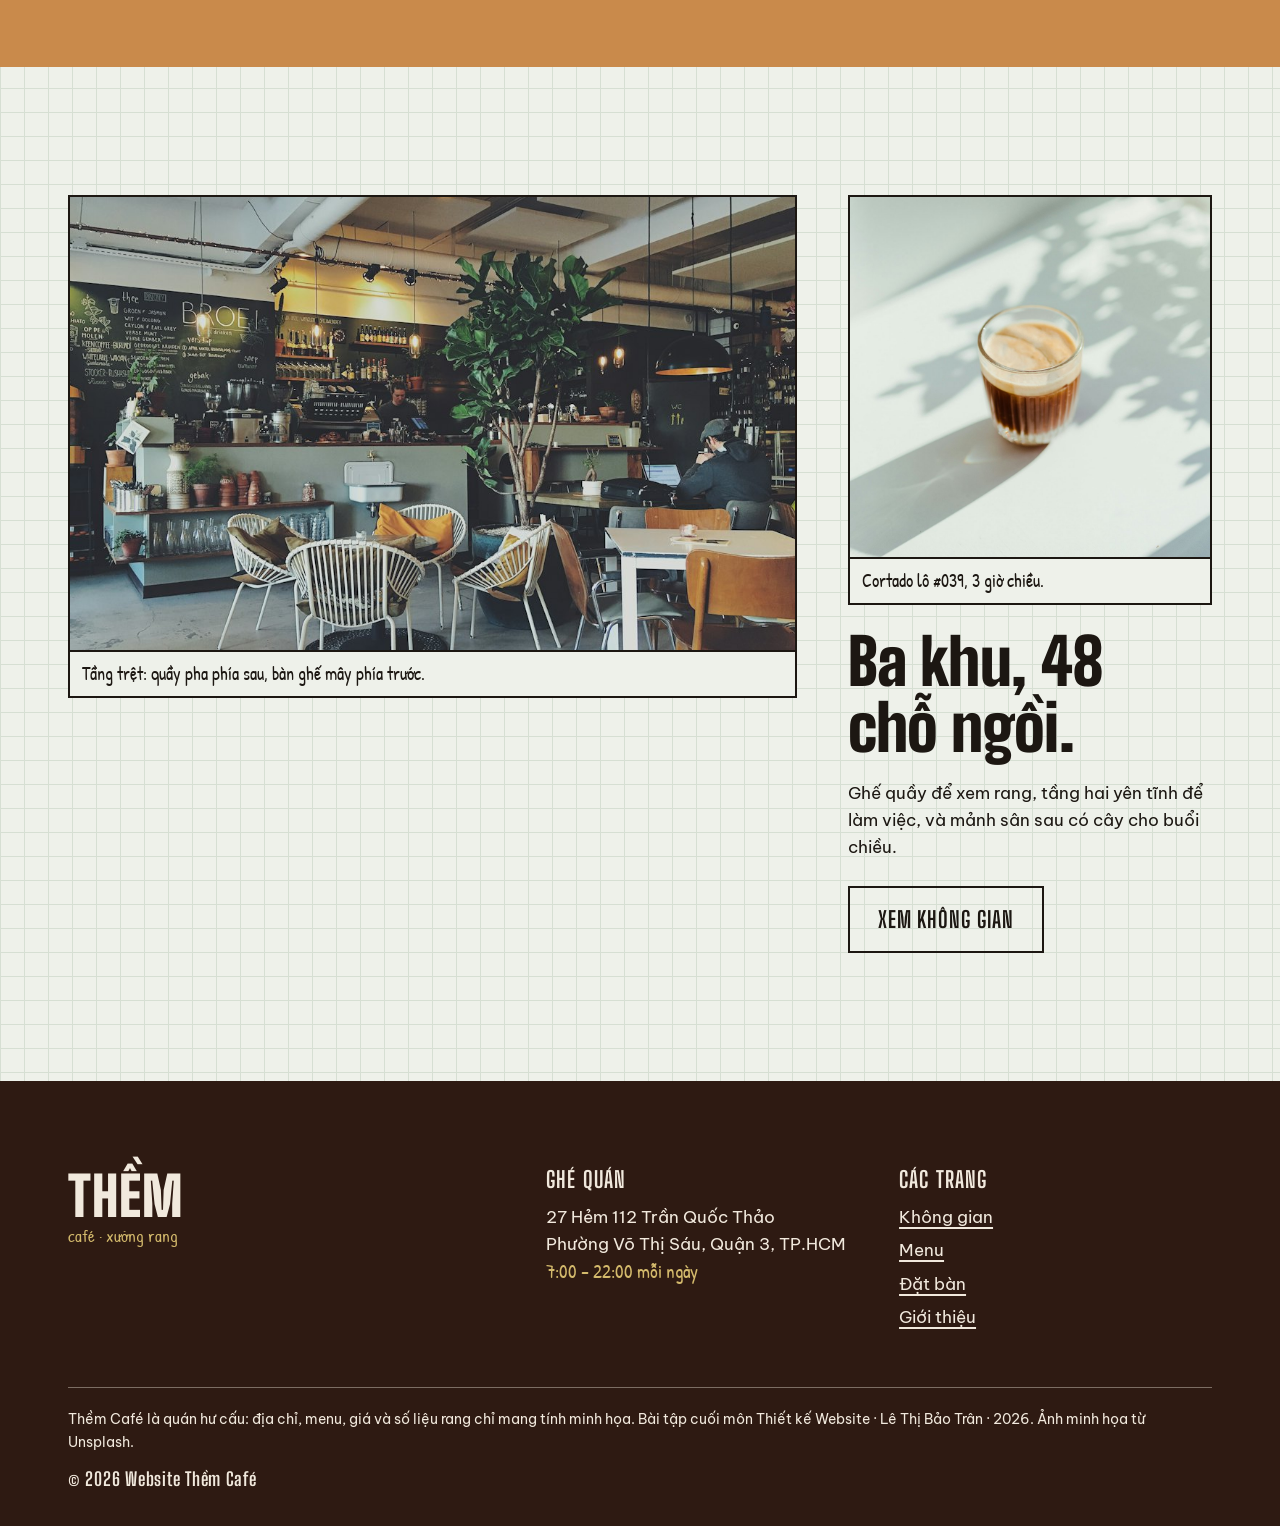
==== commit 51bc9105: "first commit" ====
--- a/HTML/index.html
+++ b/HTML/index.html
@@ -10,7 +10,7 @@
 </head>
 <body>
 
-  <!-- ===== ĐẦU TRANG ===== -->
+  <!-- Đầu trang -->
   <header class="dau-trang">
     <div class="khung dau-trang__hang">
       <a class="logo" href="index.html">
@@ -31,7 +31,7 @@
 
   <main>
 
-    <!-- ===== MỞ ĐẦU: ĐƯỜNG CONG MẺ RANG HÔM NAY ===== -->
+    <!-- Mở đầu: đường cong mẻ rang hôm nay -->
     <section class="mo-dau">
       <div class="khung mo-dau__chu">
         <h1>Rang sáng nay, pha chiều nay.</h1>
@@ -66,7 +66,7 @@
       </figure>
     </section>
 
-    <!-- ===== XƯỞNG RANG SAU QUẦY ===== -->
+    <!-- Xưởng rang sau quầy -->
     <section class="muc">
       <div class="khung xuong">
         <div>
@@ -96,7 +96,7 @@
       </div>
     </section>
 
-    <!-- ===== THƯỚC MÀU RANG ===== -->
+    <!-- Thước màu rang -->
     <section aria-labelledby="tieu-de-thuoc">
       <div class="khung thuoc-rang__dau">
         <h2 id="tieu-de-thuoc">Một mẻ rang đi qua năm màu.</h2>
@@ -142,7 +142,7 @@
       </div>
     </section>
 
-    <!-- ===== MẺ TUẦN NÀY ===== -->
+    <!-- Mẻ tuần này -->
     <section class="muc nen-que muc-tuan-nay">
       <div class="khung">
         <div class="muc-tuan-nay__dau">
@@ -191,7 +191,7 @@
       </div>
     </section>
 
-    <!-- ===== KHÔNG GIAN (TÓM TẮT) ===== -->
+    <!-- Không gian (tóm tắt) -->
     <section class="muc">
       <div class="khung ban-tom-tat">
         <figure class="anh-chu-thich ban-tom-tat__anh-lon">
@@ -212,7 +212,7 @@
 
   </main>
 
-  <!-- ===== CHÂN TRANG ===== -->
+  <!-- Chân trang -->
   <footer class="chan-trang">
     <div class="khung">
       <div class="chan-trang__hang">
@@ -240,7 +240,8 @@
           </ul>
         </div>
       </div>
-      <p class="chan-trang__ghi-chu">Thềm Café là quán hư cấu: địa chỉ, menu, giá và số liệu rang chỉ mang tính minh họa. Bài tập cuối môn Thiết kế Website · Lê Thị Bảo Trân · 2026. Ảnh từ Unsplash, xem <a href="gioi-thieu.html#nguon">nguồn ảnh</a>.</p>
+      <p class="chan-trang__ghi-chu">Thềm Café là quán hư cấu: địa chỉ, menu, giá và số liệu rang chỉ mang tính minh họa. Bài tập cuối môn Thiết kế Website · Lê Thị Bảo Trân · 2026. Ảnh minh họa từ Unsplash.</p>
+      <p class="chan-trang__ban-quyen">&copy; 2026 Website Thềm Café</p>
     </div>
   </footer>
 
--- a/css/style.css
+++ b/css/style.css
@@ -1,11 +1,4 @@
-/* =========================================================
-   THỀM CAFÉ — style.css
-   Ý tưởng: mỗi trang là một tờ trong "nhật ký mẻ rang".
-   Nền giấy kẻ ô ly, đường cong rang màu cam, và các khối màu
-   đi theo độ chín của hạt: xanh → vàng → quế → nâu → đậm.
-   ========================================================= */
-
-/* ---------- 1. Biến màu, chữ, khoảng cách ---------- */
+/* Biến màu, chữ, khoảng cách */
 :root {
   /* giấy và mực */
   --giay: #eef1ea;
@@ -34,7 +27,7 @@
   --rong-toi-da: 1240px;
 }
 
-/* ---------- 2. Thiết lập chung ---------- */
+/* Thiết lập chung */
 * {
   box-sizing: border-box;
   margin: 0;
@@ -124,7 +117,7 @@
   font-variant-numeric: tabular-nums;
 }
 
-/* ---------- 3. Nút ---------- */
+/* Nút */
 .nut {
   display: inline-block;
   font-family: var(--chu-tieu-de);
@@ -155,7 +148,7 @@
   color: var(--giay);
 }
 
-/* ---------- 4. Đầu trang + thanh điều hướng theo đường rang ---------- */
+/* Đầu trang + thanh điều hướng theo đường rang */
 .dau-trang {
   background: var(--giay);
   border-bottom: 2px solid var(--muc);
@@ -277,7 +270,7 @@
   color: var(--cam-chu);
 }
 
-/* ---------- 5. Trang chủ: phần mở đầu với đường cong rang ---------- */
+/* Trang chủ: phần mở đầu với đường cong rang */
 .mo-dau {
   padding-top: clamp(28px, 4vw, 48px);
   overflow: hidden;
@@ -408,7 +401,7 @@
   to { opacity: 1; transform: none; }
 }
 
-/* ---------- 6. Trang chủ: xưởng rang ---------- */
+/* Trang chủ: xưởng rang */
 .muc {
   padding: var(--khoang-muc) 0;
 }
@@ -481,7 +474,7 @@
   aspect-ratio: 4 / 3;
 }
 
-/* ---------- 7. Thước màu rang (dải màu tràn ngang) ---------- */
+/* Thước màu rang (dải màu tràn ngang) */
 .thuoc-rang {
   display: grid;
   grid-template-columns: repeat(5, 1fr);
@@ -527,7 +520,7 @@
   padding-bottom: 28px;
 }
 
-/* ---------- 8. Bảng nhật ký (dùng chung cho trang chủ và menu) ---------- */
+/* Bảng nhật ký (dùng chung cho trang chủ và menu) */
 .bang-nhat-ky {
   width: 100%;
   border-collapse: collapse;
@@ -610,7 +603,7 @@
   margin-bottom: 36px;
 }
 
-/* ---------- 9. Trang chủ: không gian ---------- */
+/* Trang chủ: không gian */
 .ban-tom-tat {
   display: grid;
   grid-template-columns: 2fr 1fr;
@@ -639,7 +632,7 @@
   margin-bottom: 24px;
 }
 
-/* ---------- 10. Đầu trang con (các trang nội dung) ---------- */
+/* Đầu trang con (các trang nội dung) */
 .dau-trang-con {
   border-bottom: 2px solid var(--muc);
   padding: clamp(48px, 7vw, 96px) 0 clamp(40px, 5vw, 64px);
@@ -698,7 +691,7 @@
   white-space: nowrap;
 }
 
-/* ---------- 11. Trang menu ---------- */
+/* Trang menu */
 .chu-giai {
   display: flex;
   flex-wrap: wrap;
@@ -769,7 +762,7 @@
   margin-top: 28px;
 }
 
-/* ---------- 12. Trang không gian ---------- */
+/* Trang không gian */
 .anh-toan-canh {
   position: relative;
   border-top: 2px solid var(--muc);
@@ -835,7 +828,7 @@
   align-items: center;
 }
 
-/* ---------- 13. Trang đặt bàn ---------- */
+/* Trang đặt bàn */
 .dat-ban {
   display: grid;
   grid-template-columns: 1.3fr 1fr;
@@ -970,12 +963,28 @@
   margin-top: 8px;
 }
 
-/* ---------- 14. Trang giới thiệu ---------- */
+/* Trang giới thiệu */
 .trang-ky {
   display: grid;
   grid-template-columns: 1fr 1.4fr;
   gap: clamp(40px, 6vw, 88px);
   align-items: start;
+}
+
+/* ảnh chân dung dán vào sổ như ảnh thẻ: mép giấy trắng, viền mực, nghiêng nhẹ */
+.chan-dung {
+  width: min(380px, 100%);
+  margin-bottom: 32px;
+  padding: 10px;
+  background: #fbfcf9;
+  border: 2px solid var(--muc);
+  transform: rotate(-2deg);
+}
+
+.chan-dung img {
+  width: 100%;
+  aspect-ratio: 3 / 4;
+  object-fit: cover;
 }
 
 .trang-ky__ten {
@@ -1027,35 +1036,7 @@
   padding-left: 18px;
 }
 
-.nguon {
-  border-top: 2px solid var(--muc);
-}
-
-.nguon__hang {
-  display: grid;
-  grid-template-columns: 1fr 1.6fr;
-  gap: 48px;
-}
-
-.nguon ul {
-  list-style: none;
-  border-top: 2px solid var(--muc);
-}
-
-.nguon li {
-  display: grid;
-  grid-template-columns: 12rem 1fr;
-  gap: 16px;
-  padding: 10px 0;
-  border-bottom: 1px solid var(--muc-nhat);
-  font-size: 0.95rem;
-}
-
-.nguon li a {
-  overflow-wrap: anywhere;
-}
-
-/* ---------- 15. Chân trang ---------- */
+/* Chân trang */
 .chan-trang {
   background: var(--rang-dam);
   color: var(--chu-tren-nen-dam);
@@ -1102,6 +1083,14 @@
   color: var(--rang-dam);
 }
 
+.chan-trang__ban-quyen {
+  margin-top: 12px;
+  font-family: var(--chu-tieu-de);
+  font-weight: 700;
+  font-size: 1.15rem;
+  letter-spacing: 0.04em;
+}
+
 .chan-trang__ghi-chu {
   margin-top: 56px;
   padding-top: 20px;
@@ -1110,7 +1099,7 @@
   max-width: none;
 }
 
-/* ---------- 16. Màn hình vừa (máy tính bảng) ---------- */
+/* Màn hình vừa (máy tính bảng) */
 @media (max-width: 1080px) {
   .dau-trang__hang {
     flex-direction: column;
@@ -1143,7 +1132,7 @@
   .ghi-chu--say { display: none; }
 }
 
-/* ---------- 17. Điện thoại ---------- */
+/* Điện thoại */
 @media (max-width: 640px) {
   body {
     font-size: 16px;
@@ -1181,7 +1170,6 @@
   .lich-rang__hang,
   .dat-ban,
   .trang-ky,
-  .nguon__hang,
   .chan-trang__hang {
     grid-template-columns: 1fr;
   }
@@ -1321,14 +1309,13 @@
     grid-template-columns: 1fr;
   }
 
-  .ho-so div,
-  .nguon li {
+  .ho-so div {
     grid-template-columns: 1fr;
     gap: 2px;
   }
 }
 
-/* ---------- 18. Người dùng chọn giảm chuyển động ---------- */
+/* Người dùng chọn giảm chuyển động */
 @media (prefers-reduced-motion: reduce) {
   html {
     scroll-behavior: auto;
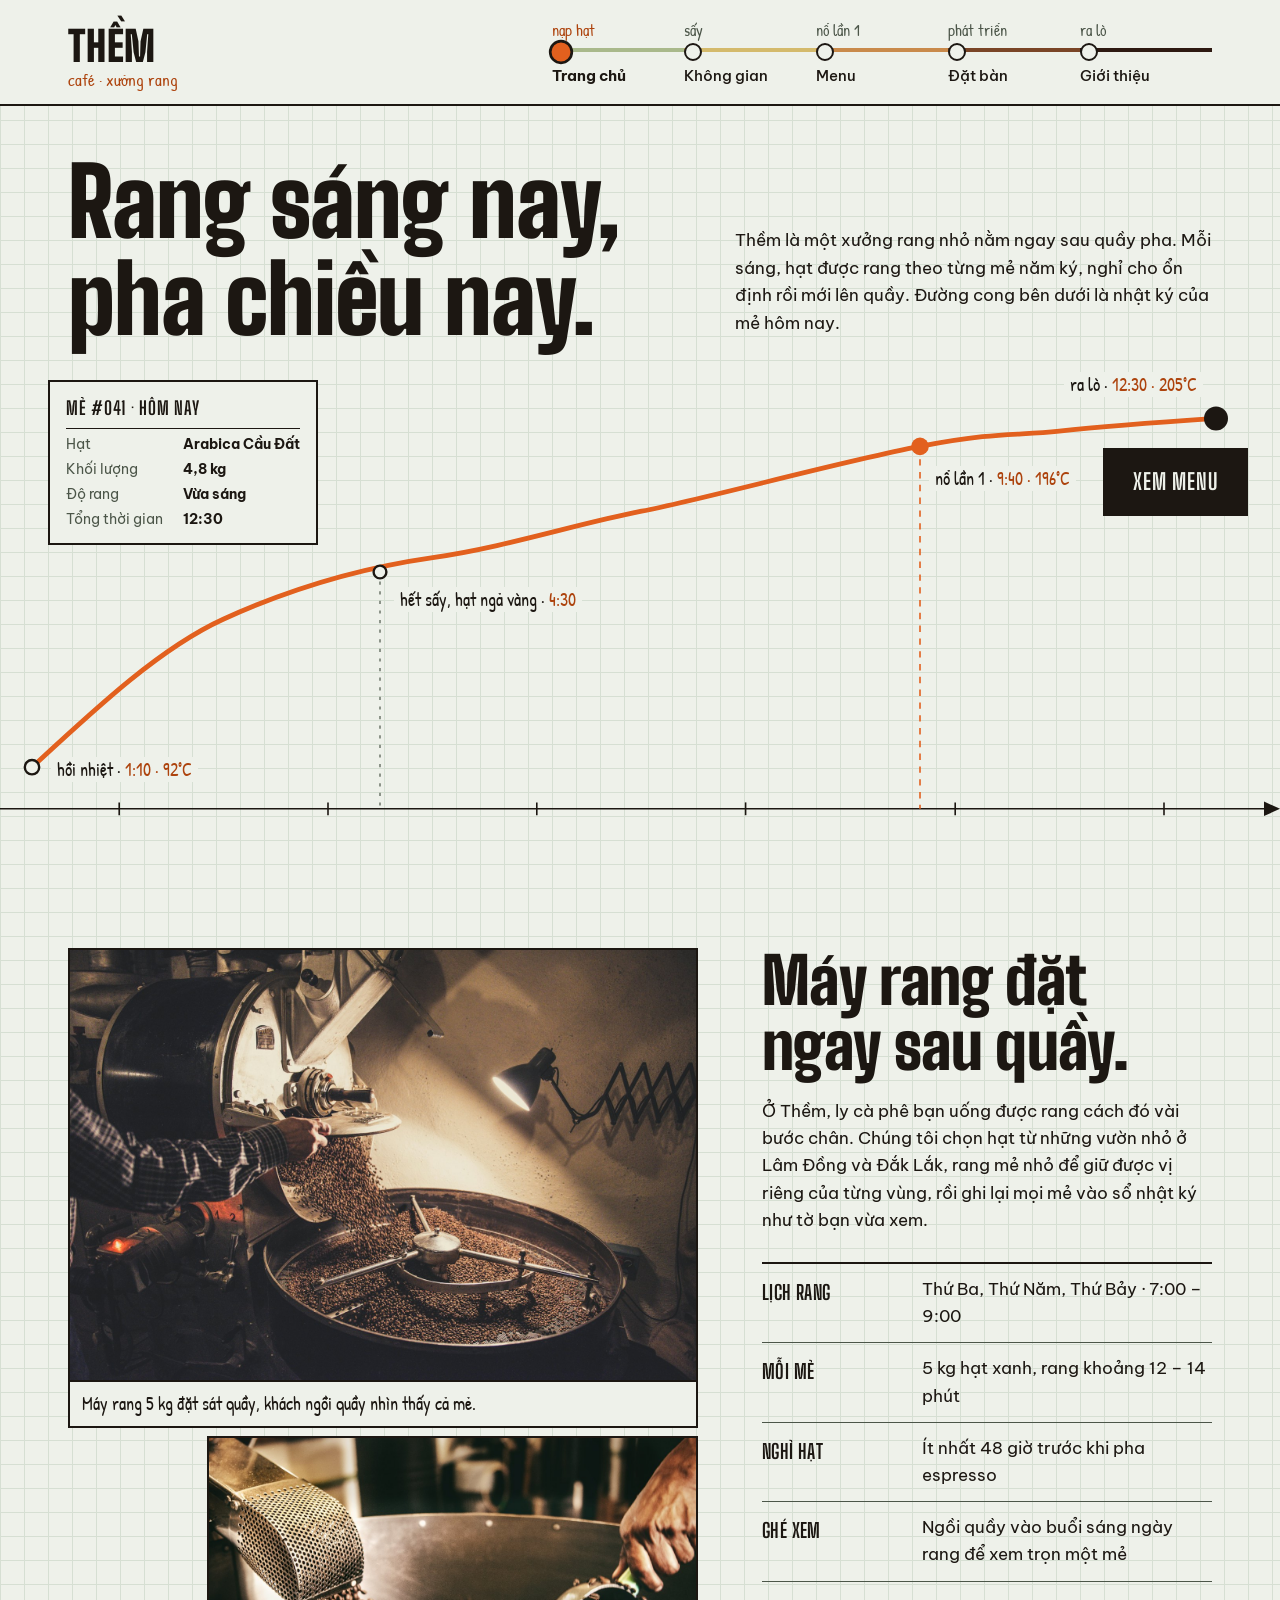
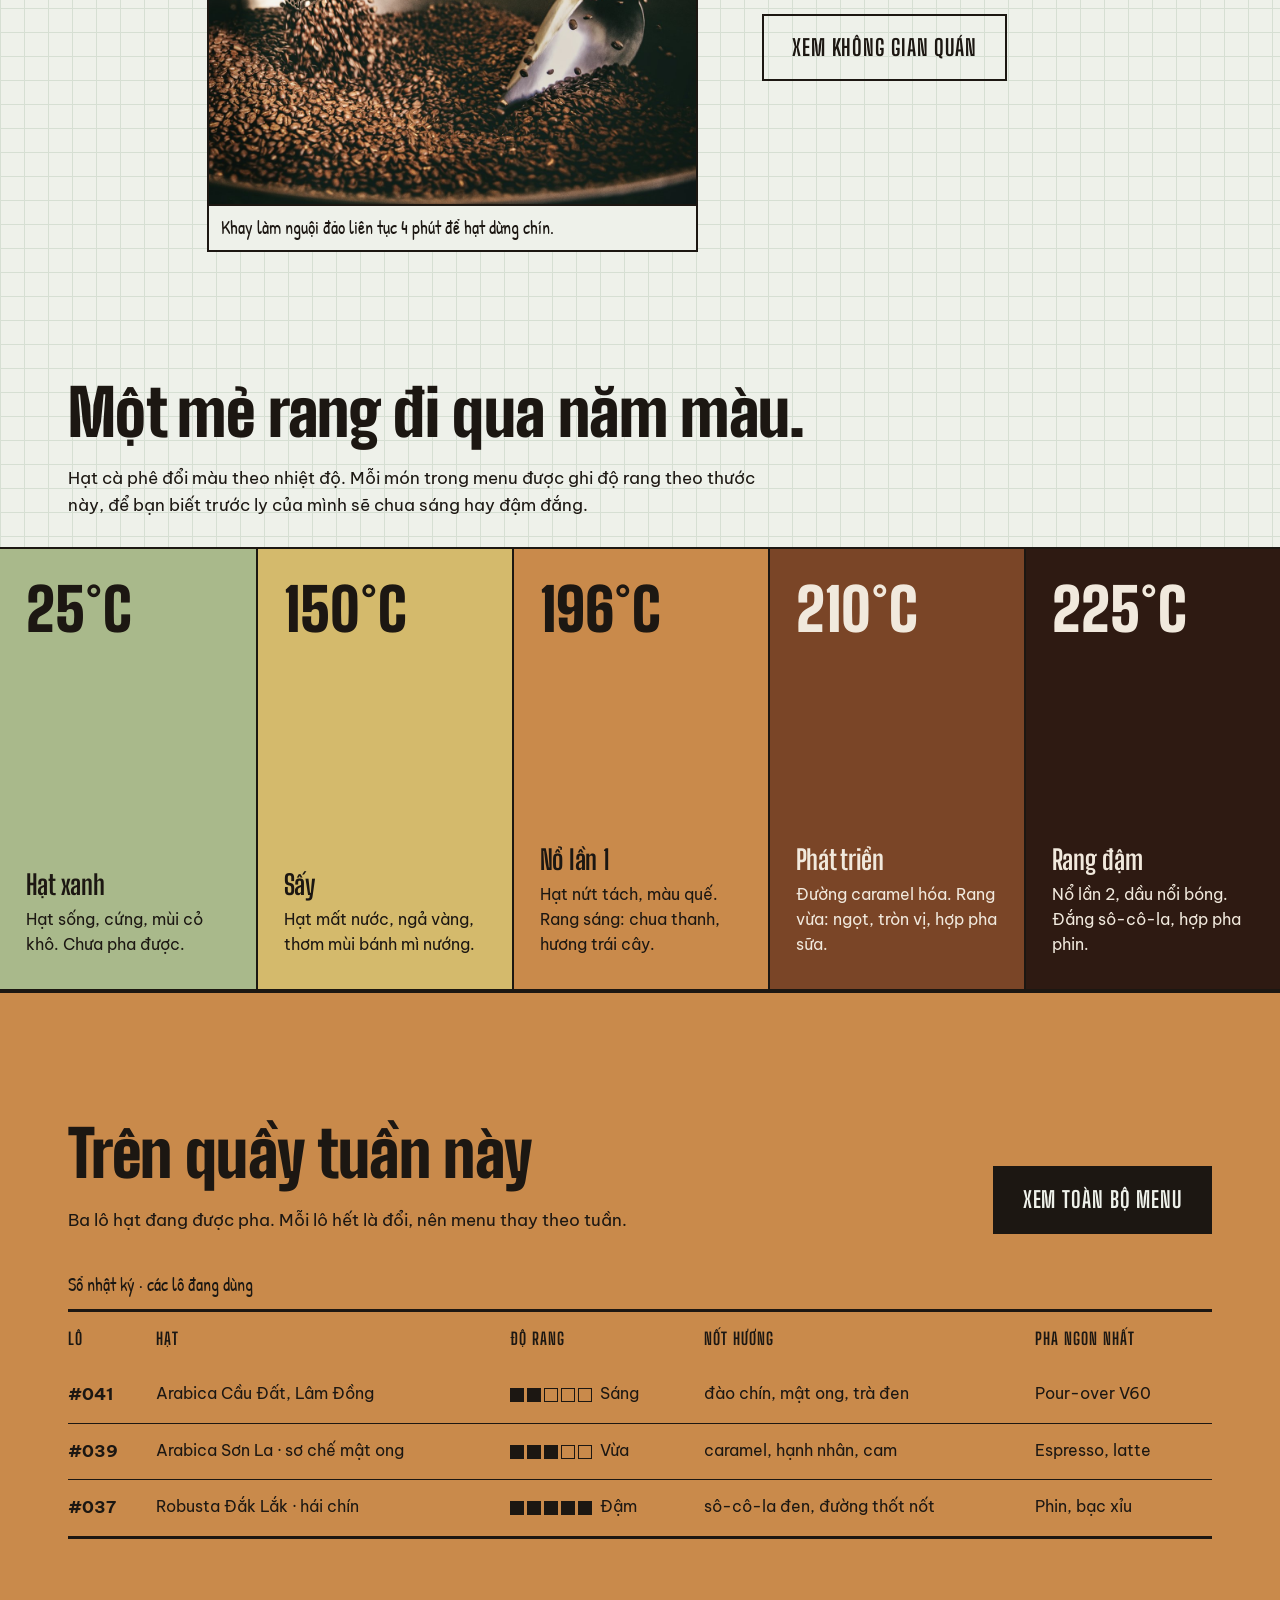
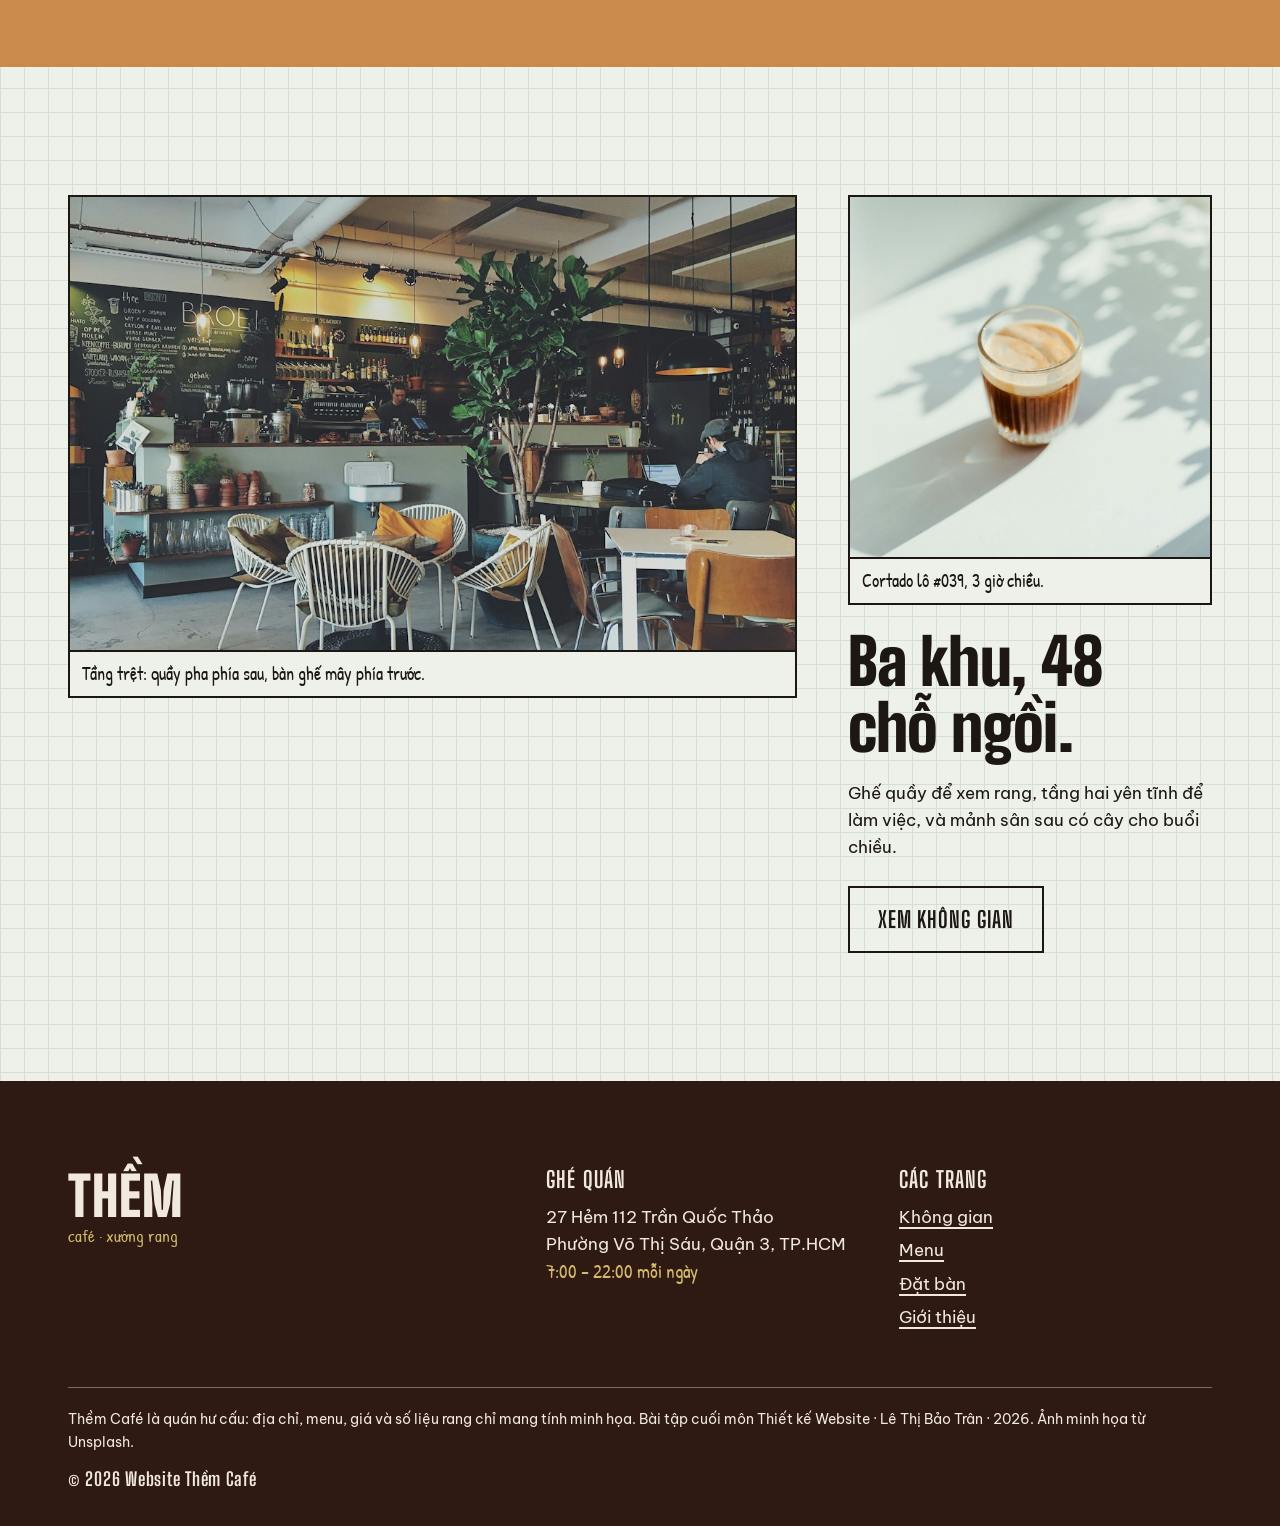
==== commit 87176afa: "sửa font" ====
--- a/HTML/index.html
+++ b/HTML/index.html
@@ -6,6 +6,9 @@
   <title>Thềm Café · Xưởng rang và quầy pha ở Quận 3</title>
   <meta name="description" content="Thềm Café rang hạt ngay tại quán mỗi sáng. Xem nhật ký mẻ rang hôm nay và menu theo độ rang.">
   <link rel="stylesheet" href="../css/fonts.css">
+  <link rel="preconnect" href="https://fonts.googleapis.com">
+  <link rel="preconnect" href="https://fonts.gstatic.com" crossorigin>
+  <link rel="stylesheet" href="https://fonts.googleapis.com/css2?family=Be+Vietnam+Pro:ital,wght@0,400;0,500;0,700;1,400&family=Big+Shoulders+Display:wght@700;900&family=Patrick+Hand&display=swap">
   <link rel="stylesheet" href="../css/style.css">
 </head>
 <body>
--- a/css/style.css
+++ b/css/style.css
@@ -17,9 +17,9 @@
   --chu-tren-nen-dam: #f1e9dd;
 
   /* phông chữ */
-  --chu-tieu-de: 'Big Shoulders Display', 'Arial Narrow', sans-serif;
-  --chu-than: 'Be Vietnam Pro', 'Segoe UI', sans-serif;
-  --chu-tay: 'Patrick Hand', 'Comic Sans MS', cursive;
+  --chu-tieu-de: 'Big Shoulders Display', 'Segoe UI', Tahoma, sans-serif;
+  --chu-than: 'Be Vietnam Pro', 'Segoe UI', Tahoma, sans-serif;
+  --chu-tay: 'Patrick Hand', 'Segoe UI', Tahoma, sans-serif;
 
   /* khoảng cách */
   --le: clamp(16px, 4vw, 48px);
